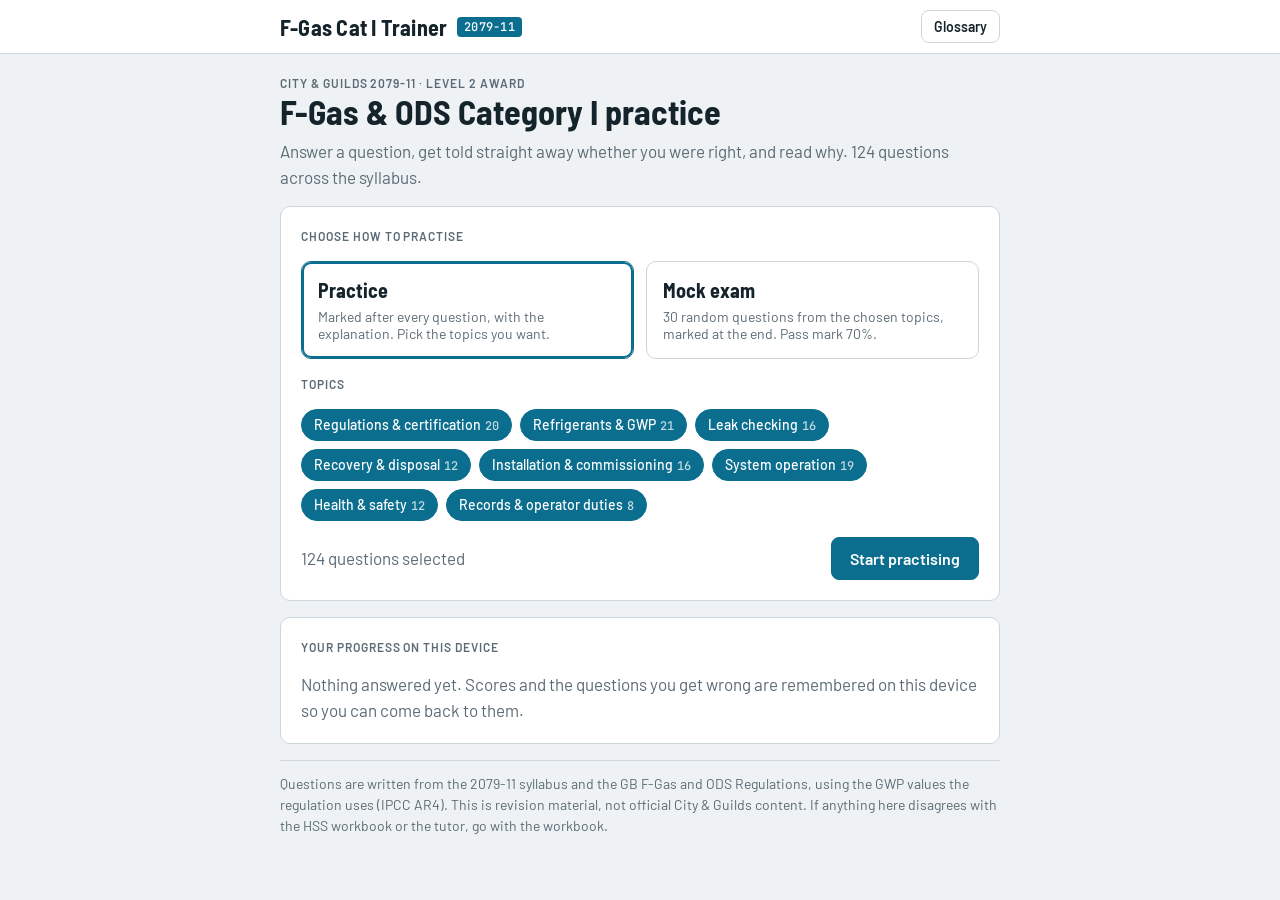
==== index.html @ 963cbea0 "Add F-Gas Category I practice quiz web app Single-file HTML quiz for the City & Guilds 2079-11 exam:" ====
<!doctype html>
<html lang="en-GB">
<head>
<meta charset="utf-8">
<meta name="viewport" content="width=device-width, initial-scale=1, viewport-fit=cover">
<meta name="color-scheme" content="light dark">
<style>:root{padding-top:env(safe-area-inset-top,0px);padding-bottom:env(safe-area-inset-bottom,0px)}body{margin:0;font:14px system-ui,sans-serif}img{max-width:100%}[hidden]{display:none!important}</style>
<title>F-Gas Cat I Trainer</title>
<link rel="stylesheet" href="https://fonts.googleapis.com/css2?family=Barlow+Semi+Condensed:wght@600;700&family=Barlow:wght@400;500;600&family=JetBrains+Mono:wght@500&display=swap">
<style>
/* Layout: one centred column, a sticky top bar, one card per screen. Cold side blue accent, hot side amber for the exam mode. */
:root{
  --bg:#eef2f4; --surface:#ffffff; --surface2:#e3e9ec; --fg:#15232b; --muted:#5b6b75; --line:#cdd6db;
  --accent:#0b6e8f; --accent-ink:#ffffff; --amber:#b85f05; --amber-soft:#fff1df;
  --good:#1b7f4a; --good-soft:#e2f3e8; --bad:#b8322b; --bad-soft:#fbe6e4;
  --display:"Barlow Semi Condensed","Arial Narrow",Arial,sans-serif;
  --body:"Barlow","Helvetica Neue",Arial,sans-serif;
  --mono:"JetBrains Mono",Menlo,Consolas,monospace;
}
@media (prefers-color-scheme: dark){ :root:not([data-theme="light"]){
  --bg:#0f171c; --surface:#172229; --surface2:#1f2d35; --fg:#e6edf0; --muted:#96a6ae; --line:#2a3a43;
  --accent:#4fb5d6; --accent-ink:#06202b; --amber:#f0a33b; --amber-soft:#3a2a12;
  --good:#4cc081; --good-soft:#143826; --bad:#ef6b61; --bad-soft:#3f1d1a; color-scheme:dark }}
:root[data-theme="dark"]{
  --bg:#0f171c; --surface:#172229; --surface2:#1f2d35; --fg:#e6edf0; --muted:#96a6ae; --line:#2a3a43;
  --accent:#4fb5d6; --accent-ink:#06202b; --amber:#f0a33b; --amber-soft:#3a2a12;
  --good:#4cc081; --good-soft:#143826; --bad:#ef6b61; --bad-soft:#3f1d1a; color-scheme:dark }

*{box-sizing:border-box}
body{background:var(--bg);color:var(--fg);font-family:var(--body);font-size:17px;line-height:1.5;
  padding-left:max(16px,env(safe-area-inset-left,0px));padding-right:max(16px,env(safe-area-inset-right,0px));padding-block:0 48px}
body::before{content:"";position:fixed;inset:0 0 auto;height:env(safe-area-inset-top,0px);z-index:10;background:var(--surface)}
.wrap{max-width:720px;margin:0 auto}
header{position:sticky;top:env(safe-area-inset-top,0px);z-index:5;background:var(--surface);margin:0 calc(-1*max(16px,env(safe-area-inset-left,0px))) 20px calc(-1*max(16px,env(safe-area-inset-right,0px)));
  padding-left:max(16px,env(safe-area-inset-left,0px));padding-right:max(16px,env(safe-area-inset-right,0px));padding-block:10px;border-bottom:1px solid var(--line)}
header .wrap{display:flex;align-items:center;justify-content:space-between;gap:12px}
.brand{font-family:var(--display);font-weight:700;font-size:22px;letter-spacing:.01em;display:flex;align-items:center;gap:10px;background:none;border:0;color:var(--fg);padding:0;cursor:pointer}
.brand .tag{font-family:var(--mono);font-size:12px;font-weight:500;background:var(--accent);color:var(--accent-ink);padding:2px 7px;border-radius:4px}
.stat{font-family:var(--mono);font-size:13px;color:var(--muted);white-space:nowrap}
h1,h2,h3{font-family:var(--display);line-height:1.15;text-wrap:balance;margin:0}
h1{font-size:34px;font-weight:700}
h2{font-size:24px;font-weight:700}
h3{font-size:18px;font-weight:600}
p{margin:0}
.muted{color:var(--muted)}
.card{background:var(--surface);border:1px solid var(--line);border-radius:10px;padding:20px}
.stack{display:flex;flex-direction:column;gap:16px}
.row{display:flex;gap:10px;flex-wrap:wrap;align-items:center}
.label{font-size:12px;letter-spacing:.08em;text-transform:uppercase;color:var(--muted);font-weight:600}
button{font-family:inherit;font-size:16px;cursor:pointer}
.btn{border:1px solid var(--line);background:var(--surface);color:var(--fg);padding:11px 18px;border-radius:8px;font-weight:600}
.btn.primary{background:var(--accent);color:var(--accent-ink);border-color:var(--accent)}
.btn.amber{background:var(--amber);color:#fff;border-color:var(--amber)}
.btn:focus-visible,.opt:focus-visible,.term:focus-visible,.chip:focus-visible,.brand:focus-visible{outline:3px solid var(--accent);outline-offset:2px}
.btn:disabled{opacity:.45;cursor:not-allowed}
.modes{display:grid;grid-template-columns:repeat(auto-fit,minmax(220px,1fr));gap:12px}
.mode{border:1px solid var(--line);border-radius:10px;padding:16px;background:var(--surface);text-align:left;color:var(--fg);display:flex;flex-direction:column;gap:6px;min-width:0}
.mode[aria-pressed="true"]{border-color:var(--accent);box-shadow:inset 0 0 0 2px var(--accent)}
.mode.exam[aria-pressed="true"]{border-color:var(--amber);box-shadow:inset 0 0 0 2px var(--amber)}
.mode .t{font-family:var(--display);font-size:20px;font-weight:700}
.mode .d{font-size:14px;color:var(--muted)}
.chips{display:flex;flex-wrap:wrap;gap:8px}
.chip{border:1px solid var(--line);background:var(--surface);color:var(--fg);border-radius:999px;padding:6px 12px;font-size:14px;font-weight:500}
.chip[aria-pressed="true"]{background:var(--accent);color:var(--accent-ink);border-color:var(--accent)}
.chip .n{font-family:var(--mono);font-size:12px;opacity:.75;margin-left:4px}
.progress{height:6px;background:var(--surface2);border-radius:3px;overflow:hidden}
.progress>i{display:block;height:100%;background:var(--accent);width:0;transition:width .25s}
.exam .progress>i{background:var(--amber)}
.qmeta{display:flex;justify-content:space-between;gap:10px;font-family:var(--mono);font-size:13px;color:var(--muted)}
.topic{color:var(--accent);font-weight:600;font-family:var(--body);font-size:13px;letter-spacing:.06em;text-transform:uppercase}
.qtext{font-size:21px;font-weight:500;line-height:1.35}
.opts{display:flex;flex-direction:column;gap:10px}
.opt{display:flex;gap:12px;align-items:flex-start;text-align:left;border:1px solid var(--line);background:var(--surface);color:var(--fg);border-radius:8px;padding:12px 14px;font-size:17px;line-height:1.4;width:100%}
.opt .k{font-family:var(--mono);font-size:13px;font-weight:500;color:var(--muted);border:1px solid var(--line);border-radius:4px;min-width:26px;height:26px;display:inline-flex;align-items:center;justify-content:center;flex:none;margin-top:1px}
.opt[aria-pressed="true"]{border-color:var(--accent);box-shadow:inset 0 0 0 2px var(--accent)}
.opt[aria-pressed="true"] .k{background:var(--accent);color:var(--accent-ink);border-color:var(--accent)}
.opt.right{border-color:var(--good);background:var(--good-soft)}
.opt.right .k{background:var(--good);color:#fff;border-color:var(--good)}
.opt.wrong{border-color:var(--bad);background:var(--bad-soft)}
.opt.wrong .k{background:var(--bad);color:#fff;border-color:var(--bad)}
.opt:disabled{cursor:default}
.feedback{border-radius:8px;padding:14px 16px;border:1px solid;display:flex;flex-direction:column;gap:6px}
.feedback.ok{border-color:var(--good);background:var(--good-soft)}
.feedback.no{border-color:var(--bad);background:var(--bad-soft)}
.feedback .v{font-family:var(--display);font-size:20px;font-weight:700}
.feedback.ok .v{color:var(--good)} .feedback.no .v{color:var(--bad)}
.feedback .why{font-size:16px}
.score{display:grid;grid-template-columns:repeat(auto-fit,minmax(140px,1fr));gap:12px}
.tile{background:var(--surface2);border-radius:8px;padding:12px 14px;min-width:0}
.tile .b{font-family:var(--display);font-size:32px;font-weight:700;line-height:1;font-variant-numeric:tabular-nums}
.tile .l{font-size:13px;color:var(--muted);margin-top:4px}
.pass{color:var(--good)} .fail{color:var(--bad)}
table{border-collapse:collapse;width:100%;font-size:15px}
th,td{text-align:left;padding:8px 6px;border-bottom:1px solid var(--line);font-variant-numeric:tabular-nums}
th{font-size:12px;letter-spacing:.06em;text-transform:uppercase;color:var(--muted)}
td.num{text-align:right;font-family:var(--mono);font-size:14px}
.bar{height:6px;background:var(--surface2);border-radius:3px;overflow:hidden;min-width:80px}
.bar>i{display:block;height:100%;background:var(--good)}
.review{display:flex;flex-direction:column;gap:12px}
.rv{border:1px solid var(--line);border-radius:8px;padding:14px;display:flex;flex-direction:column;gap:6px;font-size:15px}
.rv .q{font-weight:600;font-size:16px}
.rv .you{color:var(--bad)} .rv .ans{color:var(--good);font-weight:600}
.note{font-size:14px;color:var(--muted);border-top:1px solid var(--line);padding-top:12px}
.footer-actions{display:flex;gap:10px;flex-wrap:wrap;justify-content:space-between;align-items:center}
.kbd{font-family:var(--mono);font-size:12px;color:var(--muted)}
.term{display:inline;cursor:pointer;text-decoration:underline;text-decoration-style:dotted;text-decoration-color:var(--accent);text-decoration-thickness:2px;text-underline-offset:3px;border-radius:2px}
.term:hover{background:var(--surface2)}
.sheet-bg{position:fixed;inset:0;background:rgba(0,0,0,.45);z-index:20;display:flex;align-items:flex-end;justify-content:center}
.sheet{background:var(--surface);color:var(--fg);border-radius:14px 14px 0 0;width:100%;max-width:720px;padding:18px max(16px,env(safe-area-inset-left,0px)) calc(18px + env(safe-area-inset-bottom,0px)) max(16px,env(safe-area-inset-right,0px));display:flex;flex-direction:column;gap:8px;max-height:70vh;overflow:auto;box-shadow:0 -8px 30px rgba(0,0,0,.2)}
.sheet .h{display:flex;justify-content:space-between;align-items:flex-start;gap:12px}
.sheet h3{font-size:22px}
.sheet .x{border:1px solid var(--line);background:var(--surface);color:var(--fg);border-radius:999px;width:36px;height:36px;font-size:18px;flex:none}
.sheet .d{font-size:16px}
.sheet .see{font-size:14px;color:var(--muted)}
@media (min-width:600px){ .sheet-bg{align-items:center} .sheet{border-radius:14px;max-height:80vh} }
.search{width:100%;font:inherit;font-size:17px;padding:11px 14px;border:1px solid var(--line);border-radius:8px;background:var(--surface);color:var(--fg)}
.gl{display:flex;flex-direction:column;gap:0}
.gl .g{padding:12px 0;border-bottom:1px solid var(--line);display:flex;flex-direction:column;gap:4px}
.gl .g b{font-family:var(--display);font-size:18px;font-weight:600}
.gl .g span{font-size:15px}
.hdr-actions{display:flex;align-items:center;gap:10px}
.btn.small{padding:7px 12px;font-size:14px}
@media (max-width:600px){ .kbd{display:none} }
@media (max-width:480px){ h1{font-size:28px} .qtext{font-size:19px} .opt{font-size:16px} body{font-size:16px} .stat{display:none} }
@media (prefers-reduced-motion: reduce){ .progress>i{transition:none} }
</style>
</head>
<body>

<header><div class="wrap">
  <button class="brand" id="home-btn" type="button">F-Gas Cat I Trainer <span class="tag">2079-11</span></button>
  <div class="hdr-actions"><div class="stat" id="hdr-stat"></div><button type="button" class="btn small" id="gl-btn">Glossary</button></div>
</div></header>

<main class="wrap" id="app"></main>

<script>
/* ---------- Question bank ---------- */
const T = {
  R:"Regulations & certification", G:"Refrigerants & GWP", L:"Leak checking",
  V:"Recovery & disposal", I:"Installation & commissioning", S:"System operation",
  H:"Health & safety", D:"Records & operator duties"
};
const Q = [
// Regulations
{t:"R",q:"What is the main purpose of the F-Gas Regulation?",a:["To reduce emissions of fluorinated greenhouse gases and limit their use","To protect the ozone layer from chlorine-based refrigerants","To set minimum energy efficiency ratings for air conditioning","To control the price of refrigerant cylinders"],c:0,e:"The F-Gas Regulation (EU 517/2014, kept in GB law after Brexit) exists to cut emissions of fluorinated greenhouse gases such as HFCs. Ozone protection is the job of the separate ODS Regulation."},
{t:"R",q:"Which regulation controls ozone depleting substances such as R22?",a:["The ODS Regulation (EC 1005/2009 as kept in GB law)","The F-Gas Regulation","The Pressure Equipment Regulations","The Building Regulations Part L"],c:0,e:"R22 is an HCFC containing chlorine, so it is an ozone depleting substance. It is controlled by the ODS Regulation, not the F-Gas Regulation, although both are covered in the 2079 syllabus."},
{t:"R",q:"Which F-gas personnel category allows you to carry out all activities (leak checking, recovery, installation, maintenance and decommissioning) on any charge size?",a:["Category I","Category II","Category III","Category IV"],c:0,e:"Category I is the full qualification (2079-11). The other categories are restricted either by activity or by charge size."},
{t:"R",q:"A Category II certificate holder may install, maintain and recover refrigerant from systems containing:",a:["Less than 3 kg of F-gas (6 kg if hermetically sealed and labelled as such)","Any charge size, as long as it is below 500 tonnes CO2e","Less than 10 kg of F-gas","Only hermetically sealed systems"],c:0,e:"Category II covers leak checks without breaking into the circuit on any system, but install, maintenance, service and recovery only on systems under 3 kg (6 kg hermetically sealed and labelled)."},
{t:"R",q:"A Category IV certificate permits which activity?",a:["Leak checking only, without breaking into the refrigerant circuit","Recovery from systems under 3 kg","Installation of small split systems","Brazing of refrigerant pipework"],c:0,e:"Category IV is leak checking only, and only by methods that do not break into the circuit. Category III is recovery from small systems."},
{t:"R",q:"A Category III certificate permits which activity?",a:["Recovery of refrigerant from systems containing less than 3 kg (6 kg hermetic)","Leak checking of any system","Installation of systems under 3 kg","Maintenance of systems up to 50 tonnes CO2e"],c:0,e:"Category III allows recovery only, from small systems (under 3 kg, or under 6 kg if hermetically sealed and labelled). It does not permit installation or maintenance."},
{t:"R",q:"When was the use of recycled or reclaimed R22 for servicing finally banned?",a:["1 January 2015","1 January 2010","1 January 2020","1 January 2025"],c:0,e:"Virgin R22 was banned for servicing from 1 January 2010. Recycled and reclaimed R22 could be used until 31 December 2014, so the total ban started 1 January 2015. Systems may still run on their existing charge but cannot be topped up."},
{t:"R",q:"Since 1 January 2020 it has been prohibited to service or maintain equipment with a charge of 40 tonnes CO2e or more using:",a:["Virgin HFCs with a GWP of 2500 or more","Any HFC refrigerant","Reclaimed HFCs of any GWP","Natural refrigerants"],c:0,e:"The 2020 service ban applies to virgin (new) HFCs with a GWP of 2500 or more, such as R404A, in systems of 40 tonnes CO2e or more. Recycled or reclaimed high-GWP refrigerant may still be used until 2030. The ban does not apply to equipment designed to cool below minus 50 degrees C."},
{t:"R",q:"How does the HFC phase-down work?",a:["A quota system limits the amount of HFC, measured in CO2 equivalent, that producers and importers may place on the market each year","Each contractor is allowed a fixed number of kilograms per year","All HFC refrigerants are banned from a single date","Only refrigerants with a GWP above 2500 are restricted"],c:0,e:"The phase-down works through quotas on producers and importers, measured in tonnes CO2e. The quota steps down over time, which pushes the market towards lower-GWP refrigerants and makes high-GWP gas scarce and expensive."},
{t:"R",q:"Who enforces the F-Gas Regulation in Great Britain?",a:["The environmental regulator (Environment Agency in England, Natural Resources Wales, SEPA in Scotland)","The Health and Safety Executive","City and Guilds","The local fire authority"],c:0,e:"The Environment Agency enforces F-gas in England, with Natural Resources Wales and SEPA in Wales and Scotland. The HSE deals with health and safety and pressure systems, not F-gas compliance."},
{t:"R",q:"A business that installs, services, repairs or decommissions stationary refrigeration, air conditioning or heat pump equipment containing F-gas must hold:",a:["A company (undertaking) certificate from a certification body such as REFCOM, in addition to its engineers holding personnel certificates","Only personnel certificates for each engineer","A licence from the local council","An ISO 9001 certificate"],c:0,e:"Both are needed. Individual engineers need a personnel certificate (such as 2079-11) and the business itself must hold a company certificate from an approved body such as REFCOM, Quidos or Bureau Veritas."},
{t:"R",q:"Non-hermetically sealed equipment pre-charged with HFCs (for example a split air conditioning system) may only be sold to an end user if:",a:["There is evidence that it will be installed by a certified person or company","The buyer signs a disclaimer","The charge is below 3 kg","The GWP is below 2500"],c:0,e:"The regulation requires evidence that installation will be carried out by a certified undertaking. This stops uncertified people fitting pre-charged splits and losing refrigerant."},
{t:"R",q:"What must the label on equipment containing F-gas state?",a:["That it contains F-gas, the refrigerant designation, the charge in kg and its CO2 equivalent, and the GWP","Only the refrigerant name","The installer's phone number and the date of installation","The energy rating of the equipment"],c:0,e:"Labels must say the equipment contains fluorinated greenhouse gases, give the refrigerant designation (e.g. R410A), the quantity in kg and tonnes CO2e, and the GWP. If gas is added on site the label must be updated."},
{t:"R",q:"From 1 January 2020, new stationary refrigeration equipment was banned from containing HFCs with a GWP of:",a:["2500 or more","150 or more","750 or more","1000 or more"],c:0,e:"New stationary refrigeration equipment with HFCs of GWP 2500 or more (such as R404A) has been banned since 2020, except equipment designed to cool products below minus 50 degrees C."},
{t:"R",q:"From 1 January 2025, single split air conditioning systems containing less than 3 kg of F-gas are banned if the refrigerant has a GWP of:",a:["750 or more","2500 or more","150 or more","2088 or more"],c:0,e:"The 2025 ban targets small single splits using refrigerants with GWP of 750 or more, which rules out R410A (GWP 2088). R32 (GWP 675) is below the limit, which is why the market moved to it."},
{t:"R",q:"Domestic refrigerators and freezers have been banned from containing HFCs with a GWP of 150 or more since:",a:["1 January 2015","1 January 2020","1 January 2010","1 January 2025"],c:0,e:"Since 2015 new domestic fridges and freezers cannot use HFCs with a GWP of 150 or more. Most now use R600a (isobutane), a hydrocarbon with a GWP of about 3."},
{t:"R",q:"Which of these best describes a hermetically sealed system under the F-Gas Regulation?",a:["All refrigerant-containing parts are made tight by welding, brazing or a similar permanent connection, and the tested leak rate is below 3 g per year","Any system with a sealed compressor","A system that has never been opened since manufacture","A system with no service ports"],c:0,e:"The definition requires permanent joints (brazed or welded, though capped valves and service ports are allowed) and a leak rate under 3 g per year at a quarter of the maximum allowable pressure. Such systems are given relaxed leak check thresholds when labelled as hermetically sealed."},
{t:"R",q:"Under the F-Gas Regulation, who is the 'operator' of a piece of equipment?",a:["The person or company exercising actual power over the technical functioning of the equipment, normally the owner","The engineer who services it","The manufacturer","The certification body"],c:0,e:"The operator is whoever has real control over the equipment, usually the owner or the business running the premises. The operator carries the legal duties for leak checks, records and using certified people, even though the engineer does the work."},
{t:"R",q:"Which of these is an F-gas?",a:["R134a (an HFC)","R22 (an HCFC)","R290 (propane)","R744 (carbon dioxide)"],c:0,e:"F-gases are fluorinated greenhouse gases: HFCs, PFCs and SF6. R134a is an HFC. R22 is an ozone depleting HCFC covered by the ODS Regulation, and propane and CO2 are natural refrigerants outside both."},
{t:"R",q:"Is it an offence to deliberately release F-gas to atmosphere?",a:["Yes. Intentional release is prohibited and operators must take all precautions to prevent unintentional release","No, provided the quantity is below 3 kg","No, as long as it is done outdoors","Only if the GWP is above 2500"],c:0,e:"Deliberate venting is prohibited. Operators and technicians must take all technically and economically feasible precautions to prevent leaks, and any detected leak must be repaired without undue delay."},

// Refrigerants & GWP
{t:"G",q:"What is the Global Warming Potential (GWP) of carbon dioxide (R744)?",a:["1","0","100","10"],c:0,e:"GWP is measured relative to CO2 over 100 years, so CO2 has a GWP of 1 by definition. Everything else is compared against it."},
{t:"G",q:"What is the GWP of R410A (the value used in the F-Gas Regulation)?",a:["2088","675","1430","3922"],c:0,e:"R410A has a GWP of 2088 (AR4 value, which the regulation uses). R32 is 675, R134a is 1430 and R404A is 3922."},
{t:"G",q:"What is the GWP of R404A?",a:["3922","2088","1810","1430"],c:0,e:"R404A has a GWP of 3922, which is why it is caught by the 2500 GWP bans and the 2020 service ban on virgin gas in systems of 40 tonnes CO2e or more."},
{t:"G",q:"What is the GWP of R134a?",a:["1430","675","2088","3922"],c:0,e:"R134a has a GWP of 1430. It is a pure HFC (not a blend) with no temperature glide."},
{t:"G",q:"What is the GWP of R32?",a:["675","1430","2088","4"],c:0,e:"R32 has a GWP of 675, roughly a third of R410A, which is why it replaced R410A in small splits. It is A2L (mildly flammable)."},
{t:"G",q:"A system contains 5 kg of R410A. What is its charge in tonnes CO2 equivalent?",a:["10.44 tonnes","5 tonnes","2.088 tonnes","104.4 tonnes"],c:0,e:"CO2e = charge in kg multiplied by GWP, divided by 1000 to give tonnes. 5 x 2088 = 10,440 kg = 10.44 tonnes CO2e. That is above 5 tonnes, so the system needs a leak check at least every 12 months."},
{t:"G",q:"How many kilograms of R404A equal the 5 tonne CO2e leak check threshold?",a:["About 1.27 kg","About 5 kg","About 3 kg","About 12.7 kg"],c:0,e:"5000 kg CO2e divided by GWP 3922 = 1.27 kg. Even a small R404A system reaches the first leak check threshold."},
{t:"G",q:"A system holds 3 kg of R134a. Does it reach the 5 tonne CO2e threshold for mandatory periodic leak checks?",a:["No. 3 x 1430 = 4290 kg, which is 4.29 tonnes CO2e","Yes. Any system over 3 kg is caught","Yes, because R134a is an HFC","Only if it is not hermetically sealed"],c:0,e:"3 kg x 1430 = 4290 kg = 4.29 tonnes CO2e, which is below 5 tonnes. No mandatory periodic leak check interval applies, but leaks must still be prevented and repaired and only certified people may work on it."},
{t:"G",q:"Which of these is an HFO refrigerant?",a:["R1234yf","R410A","R290","R717"],c:0,e:"R1234yf and R1234ze are hydrofluoro-olefins (HFOs). They have very low GWP (around 4 or less) but are A2L mildly flammable. R410A is an HFC blend, R290 is propane and R717 is ammonia."},
{t:"G",q:"Which of these is a natural refrigerant?",a:["R290 (propane)","R134a","R407C","R1234ze"],c:0,e:"Natural refrigerants include hydrocarbons such as R290 (propane) and R600a (isobutane), R744 (CO2) and R717 (ammonia). They are not F-gases but each has its own safety hazards, in this case high flammability (A3)."},
{t:"G",q:"R22 is classed as which type of refrigerant?",a:["HCFC: it contains chlorine and depletes the ozone layer","HFC: a fluorinated greenhouse gas","HFO: a low-GWP synthetic","Hydrocarbon"],c:0,e:"R22 is a hydrochlorofluorocarbon. The chlorine gives it an ozone depletion potential, so it is controlled by the ODS Regulation. It also has a high GWP of 1810."},
{t:"G",q:"Why must zeotropic blends such as R407C be charged as a liquid from the cylinder?",a:["The components boil at different temperatures, so charging vapour would change the blend composition","Liquid charging is faster and nothing else matters","Vapour charging would freeze the cylinder","Liquid charging reduces the GWP"],c:0,e:"Zeotropic (R400 series) blends have components with different boiling points. Taking vapour off the cylinder removes the more volatile components first, leaving the wrong mix in both cylinder and system. Always charge liquid, metered carefully so liquid does not reach the compressor."},
{t:"G",q:"What is 'temperature glide'?",a:["The difference between the bubble point and dew point of a zeotropic blend at a given pressure","The drop in temperature across the expansion valve","The rise in temperature across the compressor","The change in cylinder temperature while charging"],c:0,e:"Zeotropic blends do not boil or condense at one fixed temperature. At a given pressure they start to boil at the bubble point and finish at the dew point. That spread is the glide. Use the dew point for superheat and the bubble point for subcooling."},
{t:"G",q:"Which numbering series is used for azeotropic blends?",a:["R500 series (e.g. R507A)","R400 series (e.g. R407C)","R700 series (e.g. R717)","R600 series (e.g. R600a)"],c:0,e:"Azeotropic blends behave like a single refrigerant and are numbered in the 500 series. Zeotropic blends are 400 series. 700 series are inorganic (ammonia, CO2) and 600 series are hydrocarbons such as isobutane."},
{t:"G",q:"In the safety classification A2L, what does each part mean?",a:["A = lower toxicity, 2L = lower flammability with a low burning velocity","A = flammable, 2L = low toxicity","A = ammonia based, 2L = class 2 liquid","A = approved, 2L = two litre charge limit"],c:0,e:"The letter is toxicity (A lower, B higher). The number is flammability: 1 no flame propagation, 2L lower flammability, 2 flammable, 3 higher flammability. R32 and R1234yf are A2L, R290 is A3, R134a and R410A are A1, ammonia is B2L."},
{t:"G",q:"Which type of oil is used with HFC refrigerants such as R134a and R410A?",a:["Polyol ester (POE) oil, which is hygroscopic","Mineral oil","Engine oil","Vegetable oil"],c:0,e:"HFCs do not mix with mineral oil, so POE oil is used. POE is highly hygroscopic (absorbs moisture from the air), so oil containers must be kept sealed and systems opened for the shortest possible time."},
{t:"G",q:"Why must different refrigerants never be mixed in a system or a recovery cylinder?",a:["Mixed refrigerant cannot be reclaimed, must be sent for destruction, and gives unpredictable pressures and performance","It is permitted as long as the GWPs are similar","Because the blend will become flammable","Because it voids the cylinder warranty"],c:0,e:"Mixed gas has no pressure-temperature data, can damage the system, and cannot be separated economically. It has to be destroyed at cost. Always identify the refrigerant before recovery and use a dedicated cylinder."},
{t:"G",q:"GWP compares a gas to CO2 over what time period?",a:["100 years","10 years","1 year","1000 years"],c:0,e:"GWP values in the regulation are the 100-year figures from the IPCC Fourth Assessment Report (AR4)."},
{t:"G",q:"What is the difference between recovered, recycled and reclaimed refrigerant?",a:["Recovered is removed into a container; recycled has basic cleaning such as oil separation and filtering; reclaimed is reprocessed at a facility to virgin specification","They are three words for the same thing","Recovered is clean, recycled is dirty, reclaimed is destroyed","Reclaimed is the only one that may be reused"],c:0,e:"Recovery is simply taking it out of the system. Recycling is basic on-site cleaning for reuse, typically in the same owner's equipment. Reclamation means reprocessing at a specialist facility to meet a virgin standard such as AHRI 700, after which it can be sold as reclaimed."},
{t:"G",q:"What does ODP measure?",a:["Ozone depletion potential, relative to R11 which equals 1","The oil dilution point of a refrigerant","Operating design pressure","The temperature glide of a blend"],c:0,e:"ODP is the ozone depletion potential compared with R11 (CFC-11) at 1.0. HFCs and HFOs contain no chlorine or bromine and have an ODP of zero."},
{t:"G",q:"Which refrigerant in this list has the highest GWP?",a:["R404A","R410A","R134a","R32"],c:0,e:"R404A at 3922 is the highest. R410A is 2088, R134a is 1430 and R32 is 675."},

// Leak checking
{t:"L",q:"Equipment containing 5 tonnes CO2e or more of F-gas (but less than 50) must be leak checked at least every:",a:["12 months (24 months if a fixed leak detection system is fitted)","6 months","3 months","24 months in all cases"],c:0,e:"The intervals are: 5 tonnes or more every 12 months, 50 tonnes or more every 6 months, 500 tonnes or more every 3 months. A fixed leak detection system doubles the allowed interval in each band."},
{t:"L",q:"Equipment containing 50 tonnes CO2e or more (but less than 500) must be leak checked at least every:",a:["6 months (12 months with a leak detection system)","12 months","3 months","Month"],c:0,e:"50 to 500 tonnes CO2e is the middle band: every 6 months, or every 12 months if a fixed leak detection system is installed."},
{t:"L",q:"Equipment containing 500 tonnes CO2e or more must be leak checked at least every:",a:["3 months (6 months with a leak detection system), and a leak detection system is mandatory","6 months","12 months","Week"],c:0,e:"At 500 tonnes CO2e or more the check is every 3 months (6 with detection), and a fixed leak detection system that alerts the operator must be fitted."},
{t:"L",q:"Hermetically sealed equipment that is labelled as such is exempt from mandatory periodic leak checks if it contains less than:",a:["10 tonnes CO2e","5 tonnes CO2e","3 kg","50 tonnes CO2e"],c:0,e:"Labelled hermetically sealed equipment has a higher threshold of 10 tonnes CO2e before periodic leak checks become mandatory, compared with 5 tonnes for other equipment."},
{t:"L",q:"After a leak has been repaired, the equipment must be checked again to confirm the repair worked within:",a:["1 month","1 week","6 months","12 months"],c:0,e:"The regulation requires a follow-up leak check within one month of a repair to verify it was effective. Ideally the repaired joint is also tested before recharging."},
{t:"L",q:"Fixed leak detection systems must be checked for correct function at least every:",a:["12 months","3 months","6 months","5 years"],c:0,e:"Where a leak detection system is used (and relied on to double the leak check interval) it must be checked at least every 12 months to ensure it works."},
{t:"L",q:"Which of these is an indirect leak checking method?",a:["Analysing operating pressures, temperatures, compressor current, oil and liquid levels for signs of refrigerant loss","Electronic leak detector","Soap bubble solution on a joint","UV dye and lamp"],c:0,e:"Indirect methods look at system behaviour (pressures, temperatures, sight glass, oil level, running current) for evidence of a leak. Direct methods test the pipework itself: electronic detectors, bubble solution, UV dye, or a nitrogen standing pressure test."},
{t:"L",q:"An electronic leak detector used for F-gas leak checks must have a sensitivity of at least:",a:["5 g per year, and be checked every 12 months","50 g per year","1 kg per year","There is no minimum"],c:0,e:"Electronic detectors must detect at least 5 g per year and be verified every 12 months. The detector should also suit the refrigerant in use."},
{t:"L",q:"A system has 12 kg of R410A and no fixed leak detection. How often must it be leak checked?",a:["Every 12 months (12 x 2088 = 25 tonnes CO2e)","Every 6 months","Every 3 months","No check required"],c:0,e:"12 kg x 2088 = 25,056 kg = 25.06 tonnes CO2e. That is in the 5 to 50 tonne band, so every 12 months."},
{t:"L",q:"A pack holds 30 kg of R404A without a leak detection system. How often must it be leak checked?",a:["Every 6 months (30 x 3922 = 117.7 tonnes CO2e)","Every 12 months","Every 3 months","Every 24 months"],c:0,e:"30 kg x 3922 = 117,660 kg = 117.66 tonnes CO2e, which is in the 50 to 500 tonne band, so every 6 months."},
{t:"L",q:"Which of these is the best first indication of where to look for a leak on a system?",a:["Oil staining around joints, flares, valves and the compressor shaft seal","The colour of the pipe insulation","The nameplate GWP","The age of the compressor"],c:0,e:"Refrigerant carries oil with it, so a leak usually leaves an oily or dusty stain. Joints, flare nuts, Schrader cores, valve stems and shaft seals are the usual suspects."},
{t:"L",q:"How should an electronic leak detector probe be used on a suspected joint?",a:["Moved slowly, below the joint, because most refrigerants are heavier than air","Moved quickly above the joint","Held still at arm's length","Pressed firmly against the pipe"],c:0,e:"Refrigerant vapour sinks, so the probe should be moved slowly (about 25 to 50 mm per second) underneath joints. Draughts and other vapours can give false readings, so confirm with bubble solution."},
{t:"L",q:"A nitrogen standing pressure test shows a small drop in pressure overnight. What must you consider before declaring a leak?",a:["The change in ambient temperature, since pressure falls as the gas cools","Whether the nitrogen has leaked through the pipe walls","Whether the GWP has changed","Nothing. Any drop is a leak"],c:0,e:"Gas pressure changes with temperature, so a reading taken cold in the morning will be lower than one taken warm. Compare temperature-corrected readings over a long enough period before concluding."},
{t:"L",q:"Who is legally responsible for making sure the mandatory leak checks are carried out?",a:["The operator of the equipment","The engineer who installed it","The refrigerant supplier","The certification body"],c:0,e:"The operator (normally the owner) must ensure leak checks are done at the right intervals by certified personnel and must keep the records. The contractor does the work, but the duty rests with the operator."},
{t:"L",q:"What should be done with a leak once it is found?",a:["Repair it without undue delay, then re-check within one month","Top up the refrigerant and note it for next year","Leave it if the loss is less than 1 kg a year","Add leak sealant to the system"],c:0,e:"Detected leaks must be repaired as soon as possible. Repeated topping up without repair is an offence. The repair must be verified within one month."},
{t:"L",q:"Which gas is used for a standing pressure leak test on a new installation?",a:["Oxygen-free nitrogen (OFN) through a regulator","Compressed air","Oxygen","Acetylene"],c:0,e:"OFN is dry, inert and cheap. Compressed air introduces moisture and can form an explosive mixture with oil. Oxygen can explode on contact with oil. A regulator is essential because the cylinder pressure is far above any system rating."},

// Recovery & disposal
{t:"V",q:"A recovery cylinder must never be filled beyond what proportion of its capacity?",a:["80% by weight, checked on scales","100%","95%","50%"],c:0,e:"Liquid expands when warmed. A cylinder filled above 80% can become hydraulically full and rupture. Weigh the cylinder on scales during recovery and stop at 80% of its rated capacity (or rely on the float switch as a backup only)."},
{t:"V",q:"What colour are refrigerant recovery cylinders in the UK?",a:["Grey body with a yellow shoulder","Green","Red","Blue"],c:0,e:"UK recovery cylinders are grey with a yellow top, which makes them easy to distinguish from virgin refrigerant cylinders. They must be labelled with the refrigerant they contain."},
{t:"V",q:"Before using a recovery cylinder, you should:",a:["Check it is in test date, is dedicated to the right refrigerant, and evacuate it to remove air and moisture","Fill it with nitrogen","Heat it to speed up recovery","Leave the valve open to let air out"],c:0,e:"Cylinders are pressure vessels and must be in date. A cylinder containing air (non-condensables) will contaminate the recovered gas and raise pressures, so pull a vacuum on it first. Never mix refrigerants."},
{t:"V",q:"Which recovery method is fastest for a large liquid charge?",a:["Liquid recovery, or the push-pull method","Vapour recovery only","Recovery through the suction service valve with the system running","Venting the liquid to atmosphere first"],c:0,e:"Recovering liquid moves far more refrigerant per minute than vapour. Push-pull uses the recovery machine to pull vapour from the cylinder and push it into the system, forcing liquid out into the cylinder. Finish with vapour recovery to pull the system down."},
{t:"V",q:"When must refrigerant be recovered from a system?",a:["Before any work that opens the circuit, before decommissioning and before disposal of the equipment","Only when the equipment is scrapped","Only when the charge exceeds 3 kg","Never, if the system is under 5 tonnes CO2e"],c:0,e:"Recovery is required whenever the refrigerant would otherwise be released: opening the circuit for repair, decommissioning, and before equipment is scrapped. A certified person must do it."},
{t:"V",q:"Recovered refrigerant that is to be sent away for reclamation or destruction is classed as:",a:["Hazardous waste, which must go with a licensed waste carrier using a consignment note","Ordinary commercial waste","Scrap metal","Non-hazardous recyclable material"],c:0,e:"Waste refrigerant is hazardous waste. It must be moved by a registered waste carrier to a permitted facility, with a hazardous waste consignment note. Oil drained from the system is also hazardous waste as it contains dissolved refrigerant."},
{t:"V",q:"Recovered refrigerant may be reused without reclamation:",a:["After recycling, in equipment belonging to the same owner","In any customer's equipment","Never","Only if the GWP is below 750"],c:0,e:"Recycled (basically cleaned) refrigerant can go back into the same owner's equipment. To be sold or used elsewhere it must be reclaimed to virgin specification by a licensed facility."},
{t:"V",q:"Can recovered refrigerant be put into an empty disposable (virgin) cylinder?",a:["No. Only approved refillable recovery cylinders may be used","Yes, if it is the same refrigerant","Yes, if the cylinder is in test date","Yes, up to 50% full"],c:0,e:"Disposable cylinders are not designed or tested for refilling and have no relief device suited to it. Refilling one is dangerous and illegal. Use a dedicated, in-date recovery cylinder."},
{t:"V",q:"What does the float switch on a recovery cylinder do?",a:["Stops the recovery machine when the cylinder reaches 80% full","Indicates the refrigerant type","Vents excess pressure","Measures the vacuum level"],c:0,e:"The float switch is a backup to prevent overfilling. It should not replace weighing the cylinder on scales."},
{t:"V",q:"When recovering a flammable (A2L or A3) refrigerant, the recovery machine must be:",a:["Rated for flammable refrigerants (spark-free) and used in a ventilated area away from ignition sources","Any standard machine","Run at maximum speed to reduce exposure time","Earthed to the water main"],c:0,e:"Standard recovery machines contain switches and motors that can ignite a flammable gas. Use a machine certified for A2L or A3 refrigerants, ventilate the area and remove all ignition sources."},
{t:"V",q:"To what level should a system normally be recovered before opening it for repair?",a:["To a low pressure or slight vacuum as specified by the regulation and recovery unit instructions, so that as little refrigerant as possible remains","To atmospheric pressure","Until the cylinder is full","Until the recovery machine gets warm"],c:0,e:"Recover until the system is below atmospheric pressure (a slight vacuum) so minimal gas is released when the circuit is opened. Break the vacuum with OFN before brazing."},
{t:"V",q:"What should you do with compressor oil drained from a system?",a:["Treat it as hazardous waste because it contains dissolved refrigerant","Pour it down a drain","Reuse it in the new compressor","Burn it in a workshop heater"],c:0,e:"Used refrigeration oil contains refrigerant and possibly acids and metal particles. It must be stored in a sealed container and disposed of as hazardous waste."},

// Installation & commissioning
{t:"I",q:"Why is oxygen-free nitrogen purged through the pipework while brazing?",a:["To stop copper oxide scale forming inside the pipe, which would contaminate the system and block filters and expansion valves","To cool the joint faster","To stop the flame blowing out","To make the brazing rod flow more easily"],c:0,e:"Heating copper in air forms black oxide scale on the inside of the pipe. Scale breaks off and blocks driers, strainers and expansion valves. A gentle OFN purge displaces the air and keeps the pipe clean."},
{t:"I",q:"Which gas must never be used to pressure test a refrigeration system?",a:["Oxygen or compressed air","Oxygen-free nitrogen","Dry nitrogen with a trace of the system refrigerant","Helium"],c:0,e:"Oxygen reacts explosively with oil in the system. Compressed air contains moisture and can also form an explosive mixture with oil. Only OFN (or OFN with a small trace of refrigerant where permitted) should be used."},
{t:"I",q:"A strength (pressure) test on a new installation is typically carried out at:",a:["1.1 times the maximum allowable pressure (PS) of the system, with OFN","Half the maximum allowable pressure","The normal operating suction pressure","10 bar for all systems"],c:0,e:"EN 378 calls for a strength test at 1.1 x PS as a minimum (higher factors apply to some components). This proves the pipework will not burst. It is followed by a tightness test, usually at PS, held long enough to confirm no pressure drop."},
{t:"I",q:"What is the purpose of evacuating a system before charging?",a:["To remove air (non-condensables) and boil off moisture","To remove oil from the pipework","To check the compressor runs","To cool the pipework down"],c:0,e:"Air causes high head pressures and inefficiency. Moisture reacts with POE oil and refrigerant to form acid, causes copper plating and freezes at the expansion device. A deep vacuum lowers the boiling point of water so it evaporates and is pumped out."},
{t:"I",q:"To what vacuum level should a system be evacuated before charging?",a:["Below 500 microns (about 0.67 mbar), then held to check it does not rise","Below 29 inches on the manifold gauge","Below 1 bar","Below 5000 microns"],c:0,e:"Industry practice is to pull below 500 microns and hold. If the vacuum rises quickly there is a leak; if it creeps up slowly and stalls there is still moisture boiling off. A manifold compound gauge is not accurate enough."},
{t:"I",q:"How should the vacuum in a system be measured?",a:["With an electronic micron (vacuum) gauge connected at the system, not at the pump","With the blue compound gauge on the manifold","By listening to the vacuum pump","With a tyre pressure gauge"],c:0,e:"A compound gauge cannot resolve the difference between 5000 and 500 microns. An electronic vacuum gauge fitted to the system, isolated from the pump, gives a true reading of what the system is holding."},
{t:"I",q:"What is 'triple evacuation'?",a:["Evacuating, breaking the vacuum with OFN, and repeating so that three vacuums are pulled to flush out moisture","Running three vacuum pumps at once","Evacuating for three hours","Evacuating three separate ports"],c:0,e:"Breaking the vacuum with dry nitrogen absorbs residual moisture, which is then removed on the next evacuation. It is used on wet or contaminated systems where a single deep vacuum struggles."},
{t:"I",q:"Why is a two-stage vacuum pump preferred, and why must its oil be changed regularly?",a:["It reaches a deeper vacuum, and its oil absorbs moisture which limits the vacuum it can pull","It is quieter, and the oil is a fire hazard","It is cheaper, and old oil smells","It can run on 110 V, and old oil goes solid"],c:0,e:"A two-stage pump pulls well below 500 microns. Moisture pumped out of the system condenses in the pump oil, which raises the ultimate vacuum, so change the oil often, ideally after each wet job."},
{t:"I",q:"What is the correct order of commissioning tasks on a new split system?",a:["Strength and tightness test with OFN, evacuate, charge by weight, run and check superheat and subcooling","Charge, evacuate, pressure test, run","Evacuate, pressure test, charge, run","Run, charge, pressure test, evacuate"],c:0,e:"Pressure test first (leaks are found before the gas goes in), then evacuate to remove air and moisture, then weigh in the charge, then run the system and verify performance."},
{t:"I",q:"How should the refrigerant charge be measured when charging a system?",a:["By weight, using electronic scales, with the nameplate charge plus any allowance for additional pipe length","By watching the sight glass only","By charging until the suction pressure reaches 5 bar","By counting the seconds the cylinder is open"],c:0,e:"Weighing is the accurate method. Manufacturers state the charge and an extra amount per metre of pipe beyond the pre-charged length. Sight glass and pressures are then used to confirm, not to set, the charge."},
{t:"I",q:"What does a filter drier do?",a:["Removes moisture, acid and small particles from the refrigerant","Separates oil from the refrigerant","Reduces the GWP of the refrigerant","Controls the superheat"],c:0,e:"The drier's desiccant core absorbs moisture and acid, and its screen traps debris. It should be replaced whenever the system is opened."},
{t:"I",q:"Why should Schrader valve caps always be refitted?",a:["The cap is the primary seal; the valve core alone is likely to weep refrigerant","To stop dust entering the gauge port","It is only cosmetic","To hold the core in place"],c:0,e:"Schrader cores are a service aid, not a long-term seal. The brass cap with its seal is what stops leaks. Missing caps are a very common cause of slow refrigerant loss."},
{t:"I",q:"Which brazing rod can be used on copper-to-copper joints without flux?",a:["Silver-copper-phosphorus alloy (e.g. 2% to 15% silver)","High-silver solder with flux is always needed","Soft lead solder","Aluminium rod"],c:0,e:"Copper-phosphorus rods are self-fluxing on copper. Joining copper to brass or steel needs a high-silver alloy with a suitable flux, and the flux residue must be cleaned off afterwards."},
{t:"I",q:"What are the effects of moisture in a refrigeration system?",a:["Acid formation, copper plating, sludge and ice blockage at the expansion device","Higher cooling capacity","Lower head pressure","Nothing, because the oil absorbs it"],c:0,e:"Water reacts with refrigerant and POE oil to produce acids, which attack windings and cause copper plating of bearings. Free water freezes at the expansion device and blocks it intermittently."},
{t:"I",q:"Why is the suction line insulated?",a:["To stop condensation and to prevent the vapour picking up heat, which would raise superheat and compressor temperature","To make it look tidy","To reduce vibration","To stop the pipe being scratched"],c:0,e:"The suction line is cold. Uninsulated it sweats, drips and absorbs heat from the room, which adds superheat and raises discharge temperature, and reduces capacity."},
{t:"I",q:"How should liquid refrigerant be added to a running system?",a:["Metered slowly into the suction side, never as a slug of liquid directly into the compressor","Opened fully into the compressor suction","Poured into the condenser","Only through the discharge port"],c:0,e:"Liquid entering the compressor causes slugging and damage. Charge liquid into the liquid line with the system off, or meter it carefully into the suction line (some manifolds have a throttling device) so it flashes to vapour before the compressor."},

// System operation
{t:"S",q:"In a refrigeration system, which component absorbs heat and makes the refrigerant cold?",a:["The evaporator, where low-pressure liquid boils and absorbs latent heat","The condenser","The compressor","The receiver"],c:0,e:"After the expansion device the refrigerant is a cold, low-pressure liquid. In the evaporator it boils, taking latent heat from the air or product. The condenser does the opposite, rejecting heat as the vapour turns back to liquid."},
{t:"S",q:"What does the condenser do?",a:["Rejects heat so the high-pressure vapour condenses into a liquid","Absorbs heat from the room","Raises the pressure of the refrigerant","Meters refrigerant into the evaporator"],c:0,e:"Hot high-pressure vapour from the compressor gives up its heat (sensible first, then latent) to the outside air or water and condenses into a warm liquid."},
{t:"S",q:"What does the compressor do?",a:["Raises the pressure and temperature of the refrigerant vapour and circulates it","Cools the refrigerant","Turns vapour into liquid","Reduces the pressure of the liquid"],c:0,e:"The compressor draws in low-pressure vapour from the evaporator and discharges it at high pressure and temperature so it can condense at ambient temperature. It is the pump of the system."},
{t:"S",q:"What does the expansion device do?",a:["Drops the pressure of the liquid, which lowers its boiling point, and meters flow into the evaporator","Raises the pressure of the liquid","Separates oil from refrigerant","Stores excess refrigerant"],c:0,e:"The TEV, electronic valve or capillary creates the pressure drop between the high side and low side. The sudden drop in pressure means the liquid can now boil at a low temperature in the evaporator."},
{t:"S",q:"What is superheat and where is it measured?",a:["The temperature of the vapour above its saturation temperature, measured at the evaporator outlet or suction line","The temperature of the compressor discharge","The liquid temperature below saturation at the condenser outlet","The difference between room and evaporator temperature"],c:0,e:"Superheat = actual suction line temperature minus the saturated evaporating temperature (found from the suction pressure on a PT chart). It proves all the liquid has boiled before the compressor. Typically 5 to 10 K."},
{t:"S",q:"What is subcooling and where is it measured?",a:["The temperature of the liquid below its saturation temperature, measured at the condenser outlet or liquid line","The temperature of the suction line","The evaporator outlet temperature","The temperature drop across the drier"],c:0,e:"Subcooling = saturated condensing temperature (from the discharge pressure) minus the actual liquid line temperature. It confirms a solid column of liquid is reaching the expansion device. Typically 3 to 8 K."},
{t:"S",q:"Which set of symptoms suggests a system is low on refrigerant?",a:["Low suction pressure, high superheat, low subcooling and bubbles in the sight glass","High head pressure and high subcooling","Low superheat and liquid returning to the compressor","High compressor current and high suction pressure"],c:0,e:"With too little refrigerant the evaporator is starved. Suction pressure drops, the vapour leaves the evaporator very superheated, there is little liquid to subcool and the sight glass shows bubbles. Find and fix the leak before topping up."},
{t:"S",q:"Which symptoms suggest a system is overcharged?",a:["High head pressure, high subcooling, low superheat and high compressor current","Bubbles in the sight glass","Low suction pressure and high superheat","Frost on the condenser"],c:0,e:"Excess refrigerant backs up in the condenser, raising head pressure and subcooling. Liquid may reach the compressor (low superheat) and the motor works harder."},
{t:"S",q:"What is the effect of air (non-condensables) in a system?",a:["High head pressure above the saturation pressure for the condensing temperature, and poor efficiency","Lower head pressure","Higher cooling capacity","Frost on the suction line"],c:0,e:"Air does not condense and collects in the condenser, taking up space and adding its own partial pressure. The condensing pressure reads higher than the PT chart predicts for the measured liquid temperature. Proper evacuation prevents it."},
{t:"S",q:"What is latent heat?",a:["Heat added or removed during a change of state at constant temperature","Heat that changes the temperature of a substance","Heat produced by the compressor motor","Heat lost through pipe insulation"],c:0,e:"Latent heat is absorbed when a liquid boils and released when a vapour condenses, with no change in temperature. Sensible heat changes temperature. Refrigeration relies on latent heat because it moves far more energy per kilogram."},
{t:"S",q:"When measuring superheat and subcooling on a zeotropic blend, which values do you use?",a:["Dew point for superheat and bubble point for subcooling","Bubble point for both","Dew point for both","The average of the two"],c:0,e:"Superheat is measured from the point where the last drop of liquid has evaporated (dew point). Subcooling is measured from the point where the first bubble of vapour would form (bubble point)."},
{t:"S",q:"What does a thermostatic expansion valve (TEV) control?",a:["Evaporator superheat, by sensing the suction line temperature with its bulb","Condensing pressure","Compressor speed","The oil level"],c:0,e:"The TEV bulb on the evaporator outlet senses temperature. Rising superheat opens the valve to feed more refrigerant; falling superheat closes it. This keeps the evaporator fully used without flooding the compressor."},
{t:"S",q:"On a gauge manifold, what do the blue and red gauges read?",a:["Blue is the low side compound gauge (vacuum and pressure); red is the high side pressure gauge","Blue is the high side; red is the low side","Both read the same pressure","Blue reads temperature; red reads pressure"],c:0,e:"The blue compound gauge connects to the suction side and reads vacuum to around 20 bar. The red gauge connects to the discharge or liquid side and reads higher pressures. Most have PT scales for common refrigerants."},
{t:"S",q:"What protects the compressor against excessive discharge pressure?",a:["The high pressure (HP) cut-out switch","The low pressure (LP) cut-out","The filter drier","The sight glass"],c:0,e:"The HP switch stops the compressor if head pressure rises too high, for example from a blocked condenser or fan failure. The LP switch protects against loss of charge or a blocked liquid line."},
{t:"S",q:"Which of these components are on the high side of the system?",a:["Condenser, receiver, liquid line, filter drier and sight glass","Evaporator and suction line","Suction accumulator","Compressor suction valve"],c:0,e:"The high side runs from the compressor discharge through the condenser, receiver, liquid line, drier and sight glass to the expansion device. After the expansion device everything is low side until the compressor suction."},
{t:"S",q:"What does a reversing valve do in a heat pump?",a:["Swaps the roles of the indoor and outdoor coils so the system can heat or cool","Reverses the compressor rotation","Reverses the fan direction","Reverses the oil flow"],c:0,e:"The four-way reversing valve redirects the compressor discharge so that the indoor coil becomes the condenser in heating mode and the evaporator in cooling mode."},
{t:"S",q:"Why is liquid refrigerant returning to the compressor a problem?",a:["Liquid cannot be compressed, so it causes slugging, washes oil from bearings and can break valves","It makes the compressor run too cold and stop","It raises head pressure","It has no effect on a scroll compressor"],c:0,e:"Compressors are designed for vapour. Liquid floodback damages valves and pistons and dilutes the oil. Correct superheat and a suction accumulator where needed prevent it."},
{t:"S",q:"A sight glass showing a steady stream of bubbles with the system running normally most likely indicates:",a:["Low refrigerant charge (or a restriction upstream such as a blocked drier)","An overcharge","Too much oil","Normal operation on all systems"],c:0,e:"Bubbles mean flash gas in the liquid line, usually from insufficient charge or a pressure drop across a blocked drier. Confirm with subcooling before adding refrigerant, and look for the leak."},
{t:"S",q:"What does a moisture indicator in a sight glass show?",a:["A colour change (often green to yellow) when the refrigerant contains moisture","The oil level","The refrigerant charge in kg","The superheat"],c:0,e:"The indicator element changes colour with moisture content. A wet reading means the drier should be changed and the system dried out."},

// Health & safety
{t:"H",q:"What is the main hazard of a large refrigerant leak in a plant room or cold store?",a:["Asphyxiation, because the vapour is heavier than air and displaces oxygen at low level","Fire from all refrigerants","Skin irritation","Electric shock"],c:0,e:"Most refrigerants are heavier than air and odourless. They collect in low areas and displace oxygen. Ventilate, use an oxygen monitor or fixed detection, and never enter a suspected leak area alone."},
{t:"H",q:"What injury can liquid refrigerant cause on contact with skin or eyes?",a:["Frostbite (cold burns), because it boils at well below 0 degrees C","Chemical burns from acid","Sunburn","No injury, it is harmless"],c:0,e:"Liquid refrigerant flashes to vapour instantly and freezes tissue. Wear gloves and safety glasses when connecting hoses, charging or recovering."},
{t:"H",q:"What is produced when an HFC refrigerant is exposed to a naked flame or very hot surface?",a:["Toxic decomposition products such as hydrogen fluoride","Harmless carbon dioxide and water","Pure fluorine gas, which is safe","Nothing, HFCs are inert"],c:0,e:"Heat breaks HFCs down into hydrogen fluoride and other toxic, corrosive gases. This is why you must never braze on a charged system, must recover and purge with OFN first, and must ventilate well."},
{t:"H",q:"How may a refrigerant cylinder be warmed to speed up charging?",a:["With a purpose-made heater belt or warm water below 40 degrees C, never a naked flame","With a blowtorch","By placing it on a gas ring","By leaving it in the van exhaust"],c:0,e:"Direct heat can raise the pressure beyond the cylinder rating and cause rupture. Approved heater belts or a bucket of warm water are the only acceptable methods."},
{t:"H",q:"Before brazing on a system that has contained refrigerant you should:",a:["Recover the refrigerant, purge with OFN, confirm no residual pressure, remove flammables and have an extinguisher and hot work permit in place","Open a window and start brazing","Leave a small charge in to show up leaks","Run the compressor to clear the pipe"],c:0,e:"Brazing a pressurised line can blow molten metal out of the joint and decompose the refrigerant into toxic gas. Recover, make safe, purge with OFN and follow hot work procedures."},
{t:"H",q:"When working on an A2L (mildly flammable) refrigerant such as R32 you must:",a:["Remove ignition sources, ventilate, use tools and recovery equipment rated for flammable refrigerants and check for leaks before hot work","Treat it exactly like R410A","Use a halide torch to find leaks","Smoke only outside the plant room"],c:0,e:"A2L refrigerants need an ignition source and a concentrated leak to burn, but it can happen. Use spark-free equipment, a detector suitable for A2L, good ventilation and observe charge limits in EN 378."},
{t:"H",q:"How should refrigerant cylinders be stored and transported?",a:["Upright, secured, with valve caps fitted, in a ventilated area out of direct sunlight and below 50 degrees C","Lying flat in the van cab","Anywhere, as they are not hazardous","Outside in full sun to keep the pressure up"],c:0,e:"Cylinders must be secured so they cannot fall, kept cool and ventilated so leaks cannot build up, and carried with the correct hazard labels and documentation under ADR rules."},
{t:"H",q:"Under the Pressure Systems Safety Regulations 2000 (PSSR), which refrigeration systems normally require a written scheme of examination?",a:["Systems with a compressor motor power greater than 25 kW","All systems containing more than 3 kg","Only ammonia systems","None, refrigeration is exempt"],c:0,e:"PSSR exempts refrigeration systems where the installed compressor motor power is 25 kW or less. Larger systems need a written scheme of examination drawn up by a competent person and periodic inspection."},
{t:"H",q:"Which properties make ammonia (R717) hazardous?",a:["It is toxic, mildly flammable (B2L) and attacks copper, but its strong smell gives early warning","It is odourless and heavier than air","It has a very high GWP","It is harmless but expensive"],c:0,e:"Ammonia is classified B2L. It is toxic at low concentrations but its pungent smell means leaks are noticed quickly. It cannot be used with copper pipe or windings, so ammonia systems use steel."},
{t:"H",q:"What personal protective equipment is the minimum when charging or recovering refrigerant?",a:["Safety glasses or goggles and suitable gloves","A dust mask","Ear defenders","A high-visibility vest"],c:0,e:"Hoses and fittings can spray liquid refrigerant at the eyes and hands. Gloves must be suited to cold liquids. Other PPE depends on the site and the refrigerant."},
{t:"H",q:"Where would you find the hazard information and first aid advice for a specific refrigerant?",a:["On its Safety Data Sheet (SDS), as required under COSHH","On the F-gas certificate","In the Building Regulations","On the cylinder's test date stamp"],c:0,e:"Every refrigerant has a safety data sheet from the supplier describing hazards, handling, storage, PPE and first aid. COSHH requires employers to assess and control these risks."},
{t:"H",q:"Why must oxygen never be used to pressurise a system or blow out pipework?",a:["Oxygen reacts violently with oil and can cause an explosion","It is too expensive","It corrodes copper","It has a high GWP"],c:0,e:"Compressor oil and oil films in pipework will ignite or explode in a high-pressure oxygen atmosphere. Only oxygen-free nitrogen is used."},

// Records & operator duties
{t:"D",q:"How long must F-gas records for equipment be kept?",a:["At least 5 years, by both the operator and the contractor who did the work","1 year","3 months","Until the next leak check"],c:0,e:"Both the operator and the undertaking (contractor) must keep records for at least five years and make them available to the regulator on request."},
{t:"D",q:"Which of the following must be recorded for equipment subject to leak checks?",a:["Type and quantity of F-gas installed, quantities added or recovered, whether gas was recycled or reclaimed, who did the work, dates and results of leak checks, and decommissioning measures","Only the date of installation","Only the refrigerant type","The customer's VAT number"],c:0,e:"The regulation lists these items. If recycled or reclaimed gas is used, the name and address of the facility must also be recorded. Records must be updated after every intervention."},
{t:"D",q:"Records must be kept for equipment containing F-gas of:",a:["5 tonnes CO2e or more (the same threshold as mandatory leak checks)","Any quantity","3 kg or more","50 tonnes CO2e or more"],c:0,e:"Record keeping applies to equipment that is subject to leak checks, which starts at 5 tonnes CO2e (10 tonnes for labelled hermetic equipment). Keeping records for smaller systems is still good practice."},
{t:"D",q:"How can an operator check that a contractor is legally allowed to work on their F-gas equipment?",a:["Ask to see the company certificate (e.g. REFCOM) and the engineer's personnel certificate or card","Check they have a van with a logo","Ask for a quote","Check they are VAT registered"],c:0,e:"The operator has a duty to use certified people. Both a company certificate and an individual personnel certificate of the right category should be checked and the details recorded."},
{t:"D",q:"When refrigerant is added to a system on site, what must the engineer do to the equipment label?",a:["Update it with the new total charge in kg and CO2e","Nothing, the original label stays","Remove it","Write the date only"],c:0,e:"The label must reflect the actual quantity of F-gas in the equipment, so after adding gas the label (or an additional label) must be updated with the new charge."},
{t:"D",q:"A hazardous waste consignment note for recovered refrigerant must be kept for at least:",a:["3 years","6 months","5 years","10 years"],c:0,e:"Hazardous waste consignment notes are kept for three years by the producer and consignee. Note the difference from F-gas records, which are kept for five years."},
{t:"D",q:"Who must keep a copy of the F-gas record: the operator or the contractor?",a:["Both: the operator keeps the equipment record and the contractor keeps a copy of the work it has done","Only the operator","Only the contractor","Neither, the certification body keeps it"],c:0,e:"Operators must keep records of their equipment, and undertakings carrying out the work must keep copies of the same information for five years."},
{t:"D",q:"What should be recorded when equipment is decommissioned?",a:["The measures taken to recover and dispose of the refrigerant, including the quantity recovered","Only the date","Nothing, records end when the equipment stops","The scrap value"],c:0,e:"Decommissioning must be recorded, showing the refrigerant was recovered by a certified person and sent for reclamation or destruction via a licensed waste route."}
];
Q.forEach((q,i)=>q.id=i);


/* ---------- Glossary (tap a dotted word) ---------- */
const GL = [
{k:"Absolute pressure",alt:["bar absolute","bar a"],d:"Pressure measured from a perfect vacuum (zero). Absolute pressure = gauge pressure + atmospheric pressure (about 1.013 bar). Pressure-temperature charts and vacuum levels use absolute pressure, so a gauge reading of 0 bar is about 1 bar absolute."},
{k:"Gauge pressure",alt:["bar gauge","bar g"],d:"Pressure measured relative to the atmosphere around you, which is what a normal manifold gauge shows. 0 bar gauge means the same as atmospheric pressure. Gauge pressure = absolute pressure minus about 1.013 bar."},
{k:"Saturation temperature",alt:["saturated evaporating temperature","saturated condensing temperature","saturation pressure","saturated"],d:"The temperature at which a refrigerant boils or condenses at a given pressure. Fix the pressure and you fix the temperature. A PT chart lists this relationship for each refrigerant."},
{k:"PT chart",alt:["pressure-temperature chart","pressure temperature"],d:"A pressure-temperature chart or slide rule showing the saturation temperature of each refrigerant at each pressure. Used to work out superheat and subcooling from gauge readings."},
{k:"Superheat",alt:["superheated"],d:"How many degrees a vapour is above its saturation temperature. Measured at the evaporator outlet: actual suction line temperature minus the saturated evaporating temperature from the suction pressure. Proves all liquid has boiled off before the compressor. Typically 5 to 10 K."},
{k:"Subcooling",alt:["subcool","subcooled"],d:"How many degrees a liquid is below its saturation temperature. Measured at the condenser outlet: saturated condensing temperature from the discharge pressure minus the actual liquid line temperature. Proves solid liquid is reaching the expansion device. Typically 3 to 8 K."},
{k:"Latent heat",d:"Heat absorbed or released while a substance changes state (liquid to vapour or back) with no change in temperature. The evaporator absorbs latent heat as refrigerant boils; the condenser rejects it as vapour condenses."},
{k:"Sensible heat",d:"Heat that changes the temperature of something without changing its state, such as warming air or cooling liquid refrigerant below saturation."},
{k:"Flash gas",d:"Vapour formed when liquid refrigerant suddenly drops in pressure, for example in the expansion device or in a liquid line with too little subcooling. Bubbles in the sight glass are flash gas."},
{k:"GWP",alt:["global warming potential"],d:"Global Warming Potential. How much heat 1 kg of a gas traps over 100 years compared with 1 kg of CO2, which is 1. The F-Gas Regulation uses the IPCC AR4 values: R32 = 675, R134a = 1430, R407C = 1774, R410A = 2088, R404A = 3922."},
{k:"CO2 equivalent",alt:["CO2e","tonnes CO2e","CO2 equivalent"],d:"The charge of refrigerant expressed as the amount of CO2 with the same warming effect. kg of refrigerant x GWP = kg CO2e; divide by 1000 for tonnes. Leak check and record thresholds (5, 50 and 500 tonnes) use this figure."},
{k:"ODP",alt:["ozone depletion potential","ozone depleting"],d:"Ozone Depletion Potential. How much a gas damages the ozone layer compared with R11 (CFC-11) at 1.0. Refrigerants containing chlorine or bromine (CFCs, HCFCs) have an ODP; HFCs and HFOs have an ODP of zero."},
{k:"ODS",alt:["ozone depleting substance","ozone depleting substances"],d:"Ozone Depleting Substance. Refrigerants such as R22 (HCFC) and R12 (CFC) that contain chlorine. Controlled by the ODS Regulation, separate from the F-Gas Regulation."},
{k:"F-gas",alt:["F-gases","fluorinated greenhouse gas","fluorinated greenhouse gases"],d:"Fluorinated greenhouse gas: HFCs, PFCs and SF6. They do not harm the ozone layer but have high GWPs. The F-Gas Regulation controls their use, leak checking, recovery and records."},
{k:"HFC",alt:["HFCs","hydrofluorocarbon"],d:"Hydrofluorocarbon. Synthetic refrigerants containing hydrogen, fluorine and carbon but no chlorine, e.g. R134a, R32, R410A, R404A. Zero ODP but high GWP. These are the main F-gases."},
{k:"HCFC",alt:["HCFCs","hydrochlorofluorocarbon"],d:"Hydrochlorofluorocarbon. Contains chlorine so it depletes ozone, e.g. R22. Banned for servicing since 2015 under the ODS Regulation."},
{k:"CFC",alt:["CFCs","chlorofluorocarbon"],d:"Chlorofluorocarbon. The original refrigerants such as R12 and R11, with very high ODP and GWP. Long banned."},
{k:"HFO",alt:["HFOs","hydrofluoro-olefin","hydrofluoro-olefins"],d:"Hydrofluoro-olefin. Newer synthetic refrigerants such as R1234yf and R1234ze with very low GWP (about 4 or less). Usually A2L, mildly flammable."},
{k:"Natural refrigerant",alt:["natural refrigerants"],d:"Refrigerants that occur in nature: hydrocarbons like R290 (propane) and R600a (isobutane), R744 (CO2) and R717 (ammonia). Very low GWP but each has its own hazard: flammability, high pressure or toxicity."},
{k:"Hermetically sealed",alt:["hermetic"],d:"A system where every refrigerant-containing part is joined by brazing, welding or a similar permanent joint, and the tested leak rate is below 3 g per year. Service ports and capped valves are allowed. When labelled as such, the leak check threshold rises from 5 to 10 tonnes CO2e."},
{k:"Zeotropic",alt:["zeotrope"],d:"A blend whose components boil at different temperatures, so it has a temperature glide. Numbered in the R400 series (R407C, R410A, R404A). Must be charged as liquid so the mix stays correct."},
{k:"Azeotropic",alt:["azeotrope"],d:"A blend that behaves like a single refrigerant, boiling and condensing at one temperature with no glide. Numbered in the R500 series (R507A, R502)."},
{k:"Temperature glide",alt:["glide"],d:"The temperature range over which a zeotropic blend boils or condenses at a fixed pressure: the difference between its bubble point and dew point. R407C has a glide of about 5 to 7 K; R410A is under 0.2 K."},
{k:"Bubble point",d:"For a blend at a given pressure, the temperature at which the first bubble of vapour forms when heating liquid. Use it when calculating subcooling."},
{k:"Dew point",d:"For a blend at a given pressure, the temperature at which the last drop of liquid evaporates. Use it when calculating superheat."},
{k:"A2L",d:"Safety class: A = lower toxicity, 2L = lower flammability with a slow burning velocity. Examples R32, R1234yf, R454B. Needs ignition sources removed and equipment rated for A2L."},
{k:"A1",d:"Safety class: lower toxicity and no flame propagation. Examples R134a, R410A, R404A. Still an asphyxiation and frostbite hazard."},
{k:"A3",d:"Safety class: lower toxicity but higher flammability. Hydrocarbons such as R290 (propane) and R600a (isobutane). Strict charge limits and spark-free equipment."},
{k:"B2L",d:"Safety class: higher toxicity and lower flammability. Ammonia (R717)."},
{k:"POE oil",alt:["POE","polyol ester"],d:"Polyol ester oil, used with HFC refrigerants. It is hygroscopic (absorbs moisture from the air), so keep containers sealed and systems open for as short a time as possible."},
{k:"Mineral oil",d:"Traditional compressor oil used with CFC and HCFC refrigerants such as R22. Does not mix with HFCs, so HFC systems use POE oil."},
{k:"Hygroscopic",d:"Absorbs moisture from the air. POE oil is strongly hygroscopic, which is why moisture control matters so much on HFC systems."},
{k:"OFN",alt:["oxygen-free nitrogen","oxygen free nitrogen","dry nitrogen","nitrogen"],d:"Oxygen-Free Nitrogen. Dry, inert gas used for pressure testing, purging while brazing and breaking a vacuum. Always used through a regulator because the cylinder is at around 200 bar."},
{k:"Maximum allowable pressure",alt:["PS"],d:"PS, the maximum pressure the system or component is designed and rated for, stated by the manufacturer. Strength tests are done at 1.1 x PS and tightness tests at PS."},
{k:"Strength test",alt:["strength (pressure) test","pressure test"],d:"A test with OFN at 1.1 times the maximum allowable pressure to prove the pipework and joints will not burst. Done before the tightness test and before any refrigerant is added."},
{k:"Tightness test",alt:["standing pressure test","standing pressure"],d:"A leak test with OFN, usually at the maximum allowable pressure, held long enough (often 24 hours) to show no pressure drop once temperature changes are allowed for."},
{k:"Evacuation",alt:["evacuate","evacuating","evacuated","deep vacuum","vacuum"],d:"Pulling a vacuum on the system with a vacuum pump to remove air (non-condensables) and boil off moisture before charging. Target below 500 microns, then hold to check it does not rise."},
{k:"Micron",alt:["microns"],d:"A unit of very low absolute pressure used for vacuum work. 1000 microns = 1 torr = 1.33 mbar. 500 microns is about 0.67 mbar absolute. Atmospheric pressure is about 760,000 microns."},
{k:"Non-condensables",alt:["non-condensable"],d:"Gases such as air or nitrogen that will not condense in the condenser. They collect there, raise head pressure above the saturation pressure and reduce efficiency. Removed by proper evacuation."},
{k:"Triple evacuation",d:"Pull a vacuum, break it with OFN, pull again, break again, pull a third time. The dry nitrogen absorbs residual moisture, which is removed on the next pull. Used on wet or contaminated systems."},
{k:"Filter drier",alt:["drier","filter-drier"],d:"A component in the liquid line containing desiccant to absorb moisture and acid, with a screen to trap particles. Replace it whenever the system is opened."},
{k:"Sight glass",d:"A small window in the liquid line. Clear glass means a full column of liquid; bubbles mean flash gas, usually from low charge or a restriction. Many include a moisture indicator that changes colour when wet."},
{k:"Schrader valve",alt:["Schrader","Schrader core","Schrader cores","valve core"],d:"A spring-loaded service valve like a tyre valve, used at gauge ports. The core is for service access only; the screw-on cap with its seal is the primary leak seal."},
{k:"TEV",alt:["thermostatic expansion valve","TXV"],d:"Thermostatic Expansion Valve. Meters liquid into the evaporator and controls superheat using a sensing bulb clamped to the evaporator outlet."},
{k:"Expansion device",alt:["expansion valve","capillary"],d:"The component (TEV, electronic expansion valve or capillary tube) that drops the refrigerant pressure from the high side to the low side, so the liquid can boil at a low temperature in the evaporator."},
{k:"Evaporator",d:"The heat exchanger where low-pressure liquid refrigerant boils and absorbs heat from the air, water or product. This is the cold coil, indoors on an air conditioner."},
{k:"Condenser",d:"The heat exchanger where high-pressure vapour from the compressor gives up its heat and condenses to liquid. This is the hot coil, outdoors on an air conditioner."},
{k:"Compressor",d:"The pump of the system. Draws in low-pressure vapour from the evaporator and discharges it at high pressure and temperature so it can condense."},
{k:"Receiver",alt:["liquid receiver"],d:"A vessel after the condenser that stores liquid refrigerant and allows for changes in charge demand. Also used to hold the charge during pump-down."},
{k:"Suction accumulator",alt:["accumulator"],d:"A vessel in the suction line that catches any liquid refrigerant before it reaches the compressor, letting it boil off safely."},
{k:"Reversing valve",alt:["four-way valve"],d:"The four-way valve in a heat pump that redirects the compressor discharge so the indoor coil becomes the condenser (heating) or the evaporator (cooling)."},
{k:"High side",d:"The high-pressure part of the circuit: compressor discharge, condenser, receiver, liquid line, drier and sight glass up to the expansion device. The red gauge reads it."},
{k:"Low side",d:"The low-pressure part of the circuit: from the expansion device through the evaporator and suction line to the compressor inlet. The blue compound gauge reads it."},
{k:"Head pressure",alt:["discharge pressure","condensing pressure"],d:"The pressure on the high side, between the compressor discharge and the expansion device. High head pressure points to a dirty condenser, fan failure, overcharge or non-condensables."},
{k:"Suction pressure",alt:["evaporating pressure"],d:"The pressure on the low side, in the evaporator and suction line. Low suction pressure points to low charge, a restriction or a blocked evaporator."},
{k:"Compound gauge",d:"The blue low-side gauge on a manifold. It reads both vacuum (below atmospheric) and pressure, hence compound. Not accurate enough to measure a deep vacuum."},
{k:"HP cut-out",alt:["high pressure cut-out","high pressure (HP) cut-out"],d:"A pressure switch that stops the compressor when discharge pressure rises too high."},
{k:"LP cut-out",alt:["low pressure cut-out","low pressure (LP) cut-out"],d:"A pressure switch that stops the compressor when suction pressure falls too low, protecting it on loss of charge or a blockage."},
{k:"Floodback",alt:["liquid floodback","slugging","liquid return"],d:"Liquid refrigerant reaching the compressor. Liquid cannot be compressed, so it damages valves and pistons and washes oil off the bearings."},
{k:"Copper plating",d:"Copper dissolved by acid in a wet system deposits itself on hot steel bearing surfaces inside the compressor, causing wear and seizure. A sign of moisture contamination."},
{k:"Oxide scale",alt:["copper oxide scale","copper oxide"],d:"Black flaky copper oxide that forms inside pipe when it is brazed with air in it. It breaks off and blocks driers, strainers and expansion valves. Prevented by purging with OFN."},
{k:"Brazing",alt:["braze","brazed"],d:"Joining copper pipe with a filler rod that melts above 450 degrees C (silver or copper-phosphorus alloy), using an oxy-acetylene or similar torch. Not soft soldering."},
{k:"Flux",d:"A paste that cleans the joint and stops oxides forming so the filler alloy flows. Needed for copper to brass or steel; not needed with copper-phosphorus rods on copper to copper. Residue must be cleaned off."},
{k:"Recovery",alt:["recover","recovered","recovering"],d:"Removing refrigerant from a system into a recovery cylinder using a recovery machine, so it is not released to atmosphere. Required before opening the circuit, decommissioning or scrapping."},
{k:"Recycling",alt:["recycled","recycle"],d:"Basic cleaning of recovered refrigerant (oil separation, filtering, moisture removal) so it can be reused, normally in equipment belonging to the same owner."},
{k:"Reclamation",alt:["reclaimed","reclaim"],d:"Reprocessing recovered refrigerant at a specialist facility to meet a virgin product standard (e.g. AHRI 700) so it can be sold and used anywhere."},
{k:"Push-pull",alt:["push-pull method"],d:"A fast recovery method for large liquid charges. The recovery machine pulls vapour from the top of the cylinder and pushes it into the system, forcing liquid out of the system into the cylinder."},
{k:"Recovery cylinder",alt:["recovery cylinders"],d:"A refillable pressure cylinder, grey with a yellow shoulder in the UK, dedicated to one refrigerant and in test date. Never filled beyond 80% by weight."},
{k:"Operator",d:"Under the F-Gas Regulation, the person or company with actual control over the technical functioning of the equipment, normally the owner. Responsible for leak checks, records and using certified people."},
{k:"Undertaking",d:"The regulation's word for a business or company. An undertaking carrying out F-gas work needs a company certificate, as well as certified engineers."},
{k:"Company certificate",alt:["company certification","REFCOM"],d:"A certificate held by a business (not an individual) from an approved body such as REFCOM, Quidos or Bureau Veritas, confirming it has certified staff, the right tools and procedures. Required to carry out F-gas work."},
{k:"Personnel certificate",alt:["personnel certificates"],d:"An individual's F-gas qualification, such as City and Guilds 2079-11 Category I. Shows the person is competent to do the activities covered by that category."},
{k:"Phase-down",alt:["quota"],d:"The stepped reduction in the amount of HFC (in tonnes CO2e) that producers and importers may place on the market each year, enforced through quotas. It makes high-GWP gas scarce and expensive."},
{k:"Leak detection system",alt:["fixed leak detection","leak detection systems"],d:"A fixed, calibrated device that monitors for refrigerant in the air or system and alerts the operator. Mandatory at 500 tonnes CO2e and above; where fitted it doubles the allowed leak check interval. Must be checked every 12 months."},
{k:"Direct method",alt:["direct methods","direct leak"],d:"Leak checking the pipework itself: electronic detector, bubble solution, UV dye, or a nitrogen standing pressure test."},
{k:"Indirect method",alt:["indirect methods","indirect leak"],d:"Leak checking by looking at system behaviour: pressures, temperatures, compressor current, oil and liquid levels, sight glass. A change suggests a leak which is then confirmed by a direct method."},
{k:"Hazardous waste",d:"Waste that is harmful to people or the environment, which includes recovered refrigerant and used refrigeration oil. Must be moved by a registered carrier to a permitted site with a consignment note."},
{k:"Consignment note",d:"The document that travels with hazardous waste from producer to carrier to disposal site. Copies are kept for three years."},
{k:"ADR",d:"The European agreement on carrying dangerous goods by road. Refrigerant cylinders in a vehicle need correct labelling, securing, documents and in some cases driver training."},
{k:"COSHH",d:"Control of Substances Hazardous to Health Regulations. Requires employers to assess and control the risks from chemicals, including refrigerants, using information from the safety data sheet."},
{k:"Safety data sheet",alt:["SDS"],d:"The supplier's document for a substance giving its hazards, handling, storage, PPE, first aid and disposal information."},
{k:"PSSR",alt:["Pressure Systems Safety Regulations"],d:"Pressure Systems Safety Regulations 2000. Refrigeration systems with compressor motor power above 25 kW need a written scheme of examination and periodic inspection by a competent person."},
{k:"Written scheme of examination",d:"A document drawn up by a competent person listing which parts of a pressure system must be inspected, how and how often, as required by PSSR."},
{k:"Hot work permit",alt:["hot work"],d:"A site authorisation for brazing, welding or grinding. Sets out precautions: removing flammables, extinguisher on hand, fire watch during and after the work."},
{k:"Decommissioning",alt:["decommission","decommissioned"],d:"Taking equipment permanently out of service. The refrigerant must be recovered by a certified person and the recovery and disposal recorded."},
{k:"EN 378",d:"The European standard for the safety and environmental requirements of refrigerating systems and heat pumps. Covers pressure testing, charge limits for flammable refrigerants and plant room requirements."},
{k:"AR4",alt:["IPCC AR4"],d:"The IPCC Fourth Assessment Report (2007). Its 100-year GWP values are the ones written into the F-Gas Regulation and used for CO2e calculations."},
{k:"Ambient",alt:["ambient temperature"],d:"The temperature of the surrounding air. Head pressure rises with ambient on an air-cooled condenser, and nitrogen test pressures change with it."},
{k:"Asphyxiation",d:"Suffocation from lack of oxygen. Refrigerant vapour is heavier than air and odourless, so a leak in a plant room or pit displaces the oxygen at low level without warning."},
{k:"Frostbite",alt:["cold burns"],d:"Freezing injury to skin or eyes caused by liquid refrigerant flashing off at well below 0 degrees C. Prevented by gloves and eye protection."},
{k:"Hydrogen fluoride",d:"A highly toxic and corrosive gas produced when HFC refrigerants break down in a flame or on a very hot surface. The reason you never braze on a charged system."},
{k:"Service ban",alt:["2020 service ban"],d:"Since 1 January 2020, virgin HFCs with a GWP of 2500 or more may not be used to service equipment with a charge of 40 tonnes CO2e or more. Recycled or reclaimed gas is allowed until 2030."},
{k:"Virgin refrigerant",alt:["virgin"],d:"New, unused refrigerant straight from the manufacturer, as opposed to recovered, recycled or reclaimed gas."},
{k:"Pump-down",alt:["pump down"],d:"Running the compressor with the liquid line valve closed to collect the charge in the receiver or condenser, so the low side can be opened for service without recovering the whole charge."}
];
const GLmap=new Map(); GL.forEach((g,i)=>{[g.k,...(g.alt||[])].forEach(a=>GLmap.set(a.toLowerCase(),i))});
const GLre=new RegExp("(?<![\\\\w-])("+[...GLmap.keys()].sort((a,b)=>b.length-a.length).map(a=>a.replace(/[.*+?^${}()|[\\]\\\\]/g,"\\\\$&")).join("|")+")(?![\\\\w-])","gi");
function mark(text){ return esc(text).replace(GLre,(m)=>`<span class="term" role="button" tabindex="0" data-g="${GLmap.get(m.toLowerCase())}">${m}</span>`); }
function openTerm(i){
  const g=GL[i]; let bg=document.getElementById("sheet-bg");
  if(!bg){bg=document.createElement("div");bg.className="sheet-bg";bg.id="sheet-bg";document.body.appendChild(bg);bg.onclick=e=>{if(e.target===bg)bg.remove()};}
  bg.innerHTML=`<div class="sheet" role="dialog" aria-label="${esc(g.k)}"><div class="h"><h3>${esc(g.k)}</h3><button type="button" class="x" aria-label="Close">&times;</button></div><p class="d">${mark(g.d)}</p><p class="see">Tap any dotted word for its meaning. Full list under Glossary.</p></div>`;
  bg.querySelector(".x").onclick=()=>bg.remove(); bg.querySelector(".x").focus();
}
document.addEventListener("click",e=>{const t=e.target.closest(".term"); if(t)openTerm(+t.dataset.g)});
document.addEventListener("keydown",e=>{if(e.key==="Escape"){const b=document.getElementById("sheet-bg"); if(b)b.remove()} const t=e.target.closest&&e.target.closest(".term"); if(t&&(e.key==="Enter"||e.key===" ")){e.preventDefault();openTerm(+t.dataset.g)}});

/* ---------- State ---------- */
const PASS=0.7, EXAM_N=30;
let state={screen:"home",mode:"practice",topics:Object.keys(T),queue:[],idx:0,answers:{},chosen:null,checked:false};
let stats=load();
function load(){try{const s=JSON.parse(localStorage.getItem("fgas-stats")||"{}");return {attempts:s.attempts||0,correct:s.correct||0,perTopic:s.perTopic||{},wrong:s.wrong||{}}}catch(e){return {attempts:0,correct:0,perTopic:{},wrong:{}}}}
function save(){try{localStorage.setItem("fgas-stats",JSON.stringify(stats))}catch(e){}}
function record(q,ok){stats.attempts++; if(ok)stats.correct++; const pt=stats.perTopic[q.t]||{a:0,c:0}; pt.a++; if(ok)pt.c++; stats.perTopic[q.t]=pt; if(ok)delete stats.wrong[q.id]; else stats.wrong[q.id]=(stats.wrong[q.id]||0)+1; save();}
function shuffle(a){a=a.slice();for(let i=a.length-1;i>0;i--){const j=Math.floor(Math.random()*(i+1));[a[i],a[j]]=[a[j],a[i]]}return a}
function pct(c,a){return a?Math.round(100*c/a):0}
const app=document.getElementById("app");
const esc=s=>s.replace(/&/g,"&amp;").replace(/</g,"&lt;").replace(/>/g,"&gt;").replace(/"/g,"&quot;");

/* ---------- Screens ---------- */
function start(mode,ids){
  state.mode=mode;
  let pool = ids ? ids.map(i=>Q[i]) : Q.filter(q=>state.topics.includes(q.t));
  pool=shuffle(pool);
  if(mode==="exam") pool=pool.slice(0,EXAM_N);
  state.queue=pool.map(q=>({q,order:shuffle([0,1,2,3])}));
  state.idx=0; state.answers={}; state.chosen=null; state.checked=false; state.screen="quiz";
  render(); window.scrollTo(0,0);
}
function renderHome(){
  const wrongIds=Object.keys(stats.wrong).map(Number);
  const poolN=Q.filter(q=>state.topics.includes(q.t)).length;
  const weakest=Object.entries(stats.perTopic).filter(([,v])=>v.a>=3).sort((a,b)=>pct(a[1].c,a[1].a)-pct(b[1].c,b[1].a))[0];
  app.innerHTML=`
  <div class="stack">
    <div>
      <p class="label">City &amp; Guilds 2079-11 · Level 2 Award</p>
      <h1>F-Gas &amp; ODS Category I practice</h1>
      <p class="muted" style="margin-top:8px">Answer a question, get told straight away whether you were right, and read why. ${Q.length} questions across the syllabus.</p>
    </div>
    <div class="card stack">
      <p class="label">Choose how to practise</p>
      <div class="modes">
        <button type="button" class="mode" id="mode-practice" aria-pressed="${state.mode==="practice"}"><span class="t">Practice</span><span class="d">Marked after every question, with the explanation. Pick the topics you want.</span></button>
        <button type="button" class="mode exam" id="mode-exam" aria-pressed="${state.mode==="exam"}"><span class="t">Mock exam</span><span class="d">${EXAM_N} random questions from the chosen topics, marked at the end. Pass mark ${PASS*100}%.</span></button>
      </div>
      <p class="label">Topics</p>
      <div class="chips" id="chips">${Object.entries(T).map(([k,v])=>`<button type="button" class="chip" data-t="${k}" aria-pressed="${state.topics.includes(k)}">${v}<span class="n">${Q.filter(q=>q.t===k).length}</span></button>`).join("")}</div>
      <div class="footer-actions">
        <span class="muted" id="pool-n">${poolN} questions selected</span>
        <button type="button" class="btn ${state.mode==="exam"?"amber":"primary"}" id="start-btn" ${poolN?"":"disabled"}>${state.mode==="exam"?"Start mock exam":"Start practising"}</button>
      </div>
    </div>
    <div class="card stack">
      <p class="label">Your progress on this device</p>
      ${stats.attempts?`
      <div class="score">
        <div class="tile"><div class="b">${stats.attempts}</div><div class="l">questions answered</div></div>
        <div class="tile"><div class="b ${pct(stats.correct,stats.attempts)>=70?"pass":"fail"}">${pct(stats.correct,stats.attempts)}%</div><div class="l">correct overall</div></div>
        <div class="tile"><div class="b">${wrongIds.length}</div><div class="l">still to get right</div></div>
      </div>
      ${weakest?`<p class="muted">Weakest topic so far: <strong>${T[weakest[0]]}</strong> at ${pct(weakest[1].c,weakest[1].a)}%.</p>`:""}
      <div class="row">
        <button type="button" class="btn" id="retry-btn" ${wrongIds.length?"":"disabled"}>Retry the ${wrongIds.length} you got wrong</button>
        <button type="button" class="btn" id="reset-btn">Reset progress</button>
      </div>`:`<p class="muted">Nothing answered yet. Scores and the questions you get wrong are remembered on this device so you can come back to them.</p>`}
    </div>
    <p class="note">Questions are written from the 2079-11 syllabus and the GB F-Gas and ODS Regulations, using the GWP values the regulation uses (IPCC AR4). This is revision material, not official City &amp; Guilds content. If anything here disagrees with the HSS workbook or the tutor, go with the workbook.</p>
  </div>`;
  document.getElementById("mode-practice").onclick=()=>{state.mode="practice";renderHome()};
  document.getElementById("mode-exam").onclick=()=>{state.mode="exam";renderHome()};
  document.querySelectorAll("#chips .chip").forEach(b=>b.onclick=()=>{const t=b.dataset.t; state.topics=state.topics.includes(t)?state.topics.filter(x=>x!==t):[...state.topics,t]; renderHome()});
  document.getElementById("start-btn").onclick=()=>start(state.mode);
  const r=document.getElementById("retry-btn"); if(r)r.onclick=()=>start("practice",wrongIds);
  const rs=document.getElementById("reset-btn"); if(rs)rs.onclick=()=>{ if(rs.dataset.arm){stats={attempts:0,correct:0,perTopic:{},wrong:{}};save();renderHome()} else {rs.dataset.arm="1";rs.textContent="Tap again to confirm reset"} };
}
function renderQuiz(){
  const item=state.queue[state.idx], q=item.q, n=state.queue.length, exam=state.mode==="exam";
  const letters=["A","B","C","D"];
  app.innerHTML=`
  <div class="stack ${exam?"exam":""}">
    <div class="qmeta"><span>${exam?"MOCK EXAM":"PRACTICE"} · Q ${state.idx+1} of ${n}</span><span>${exam?"":"Score "+Object.values(state.answers).filter(a=>a.ok).length+" / "+Object.keys(state.answers).length}</span></div>
    <div class="progress"><i style="width:${100*state.idx/n}%"></i></div>
    <div class="card stack">
      <span class="topic">${T[q.t]}</span>
      <p class="qtext">${mark(q.q)}</p>
      <div class="opts" id="opts">${item.order.map((oi,k)=>`<button type="button" class="opt" data-o="${oi}" aria-pressed="${state.chosen===oi}"><span class="k">${letters[k]}</span><span>${esc(q.a[oi])}</span></button>`).join("")}</div>
      <div id="fb"></div>
      <div class="footer-actions">
        <span class="kbd">Keys: A to D to answer, Enter to continue</span>
        <div class="row">
          <button type="button" class="btn" id="quit-btn">${exam?"Abandon":"Finish"}</button>
          <button type="button" class="btn ${exam?"amber":"primary"}" id="next-btn" disabled>${exam?"Next":"Check answer"}</button>
        </div>
      </div>
    </div>
  </div>`;
  const opts=[...document.querySelectorAll(".opt")], nextBtn=document.getElementById("next-btn"), fb=document.getElementById("fb");
  function choose(oi){ if(state.checked)return; state.chosen=oi; opts.forEach(b=>b.setAttribute("aria-pressed",String(+b.dataset.o===oi))); nextBtn.disabled=false; }
  function check(){
    const ok=state.chosen===q.c; state.answers[q.id]={ok,chosen:state.chosen}; record(q,ok); state.checked=true;
    opts.forEach(b=>{b.disabled=true; const o=+b.dataset.o; if(o===q.c)b.classList.add("right"); else if(o===state.chosen)b.classList.add("wrong");});
    fb.innerHTML=`<div class="feedback ${ok?"ok":"no"}"><span class="v">${ok?"Correct":"Not quite"}</span><span class="why">${mark(q.e)}</span></div>`;
    nextBtn.textContent=state.idx+1<n?"Next question":"See results"; nextBtn.focus();
  }
  function advance(){ state.idx++; state.chosen=null; state.checked=false; if(state.idx>=n){state.screen="results"} render(); window.scrollTo(0,0); }
  opts.forEach(b=>b.onclick=()=>choose(+b.dataset.o));
  nextBtn.onclick=()=>{ if(exam){ state.answers[q.id]={ok:state.chosen===q.c,chosen:state.chosen}; record(q,state.chosen===q.c); advance(); } else if(!state.checked) check(); else advance(); };
  document.getElementById("quit-btn").onclick=()=>{ if(exam||!Object.keys(state.answers).length){state.screen="home"} else {state.screen="results"} render(); window.scrollTo(0,0); };
  app.onkeydown=null;
  document.onkeydown=e=>{ if(state.screen!=="quiz")return; const k=e.key.toUpperCase(); const i=letters.indexOf(k); if(i>-1&&i<opts.length){choose(+opts[i].dataset.o)} else if(e.key==="Enter"&&!nextBtn.disabled){nextBtn.click()} };
}
function renderResults(){
  const items=state.queue.filter(it=>state.answers[it.q.id]!==undefined), n=items.length;
  const correct=items.filter(it=>state.answers[it.q.id].ok).length, p=pct(correct,n), exam=state.mode==="exam";
  const byT={}; items.forEach(it=>{const t=it.q.t; byT[t]=byT[t]||{a:0,c:0}; byT[t].a++; if(state.answers[it.q.id].ok)byT[t].c++;});
  const missed=items.filter(it=>!state.answers[it.q.id].ok);
  app.innerHTML=`
  <div class="stack">
    <div><p class="label">${exam?"Mock exam result":"Practice session"}</p><h1>${n?(p>=PASS*100?"That's a pass":"Not there yet"):"Nothing answered"}</h1></div>
    <div class="card stack">
      <div class="score">
        <div class="tile"><div class="b ${p>=PASS*100?"pass":"fail"}">${p}%</div><div class="l">score (pass mark ${PASS*100}%)</div></div>
        <div class="tile"><div class="b">${correct} / ${n}</div><div class="l">correct</div></div>
        <div class="tile"><div class="b">${missed.length}</div><div class="l">to go over</div></div>
      </div>
      ${Object.keys(byT).length>1?`<div style="overflow-x:auto"><table><thead><tr><th>Topic</th><th></th><th style="text-align:right">Right</th></tr></thead><tbody>
        ${Object.entries(byT).sort((a,b)=>pct(a[1].c,a[1].a)-pct(b[1].c,b[1].a)).map(([t,v])=>`<tr><td>${T[t]}</td><td><div class="bar"><i style="width:${pct(v.c,v.a)}%"></i></div></td><td class="num">${v.c}/${v.a}</td></tr>`).join("")}
      </tbody></table></div>`:""}
      <div class="row">
        ${missed.length?`<button type="button" class="btn primary" id="retry-missed">Retry the ${missed.length} missed</button>`:""}
        <button type="button" class="btn" id="again-btn">${exam?"Another mock exam":"Practise again"}</button>
        <button type="button" class="btn" id="home2-btn">Home</button>
      </div>
    </div>
    ${missed.length?`<div class="stack"><h2>Go over these</h2><div class="review">${missed.map(it=>{const q=it.q,a=state.answers[q.id];return `<div class="rv"><span class="topic">${T[q.t]}</span><span class="q">${mark(q.q)}</span><span class="you">Your answer: ${a.chosen===null?"not answered":esc(q.a[a.chosen])}</span><span class="ans">Correct: ${esc(q.a[q.c])}</span><span class="muted">${mark(q.e)}</span></div>`}).join("")}</div></div>`:(n?`<p class="muted">Every answer right. Try a mock exam across all topics.</p>`:"")}
  </div>`;
  const rm=document.getElementById("retry-missed"); if(rm)rm.onclick=()=>start("practice",missed.map(it=>it.q.id));
  document.getElementById("again-btn").onclick=()=>start(state.mode);
  document.getElementById("home2-btn").onclick=()=>{state.screen="home";render()};
}

function renderGlossary(){
  app.innerHTML=`<div class="stack">
    <div><p class="label">Jargon buster</p><h1>Glossary</h1><p class="muted" style="margin-top:8px">${GL.length} terms from the syllabus. These same words are dotted in the questions: tap one for its meaning.</p></div>
    <input class="search" id="gl-search" type="search" placeholder="Search, e.g. absolute pressure" autocomplete="off">
    <div class="card"><div class="gl" id="gl-list"></div></div>
    <button type="button" class="btn" id="gl-back">${state.queue.length&&state.idx<state.queue.length?"Back to the question":"Back"}</button>
  </div>`;
  const list=document.getElementById("gl-list"), inp=document.getElementById("gl-search");
  const sorted=GL.map((g,i)=>({g,i})).sort((a,b)=>a.g.k.localeCompare(b.g.k));
  const draw=()=>{const f=inp.value.trim().toLowerCase(); const rows=sorted.filter(({g})=>!f||g.k.toLowerCase().includes(f)||(g.alt||[]).some(a=>a.toLowerCase().includes(f))||g.d.toLowerCase().includes(f));
    list.innerHTML=rows.length?rows.map(({g,i})=>`<div class="g"><b>${esc(g.k)}${g.alt&&g.alt.length?` <span class="muted" style="font-family:var(--body);font-weight:400;font-size:14px">(${esc(g.alt.slice(0,2).join(", "))})</span>`:""}</b><span>${mark(g.d)}</span></div>`).join(""):`<p class="muted">No term matches that. Try a shorter word.</p>`};
  inp.oninput=draw; draw();
  document.getElementById("gl-back").onclick=()=>{state.screen=state.prev||"home";render()};
}
function render(){
  document.getElementById("hdr-stat").textContent=stats.attempts?`${pct(stats.correct,stats.attempts)}% over ${stats.attempts} answered`:"";
  if(state.screen==="home")renderHome(); else if(state.screen==="quiz")renderQuiz(); else if(state.screen==="glossary")renderGlossary(); else renderResults();
}
document.getElementById("home-btn").onclick=()=>{state.screen="home";render()};
document.getElementById("gl-btn").onclick=()=>{ if(state.screen!=="glossary"){state.prev=state.screen; state.screen="glossary"; render(); window.scrollTo(0,0);} };
window.claude?.hot?.snapshot?.(()=>state);
const boot=d=>{ if(d&&d.screen&&d.queue){ state=d; state.queue=d.queue.map(it=>({q:Q[it.q.id]||it.q,order:it.order})); } render(); };
window.claude?.hot?.ready ? window.claude.hot.ready(boot) : boot(window.claude?.hot?.data);
</script>
</body>
</html>
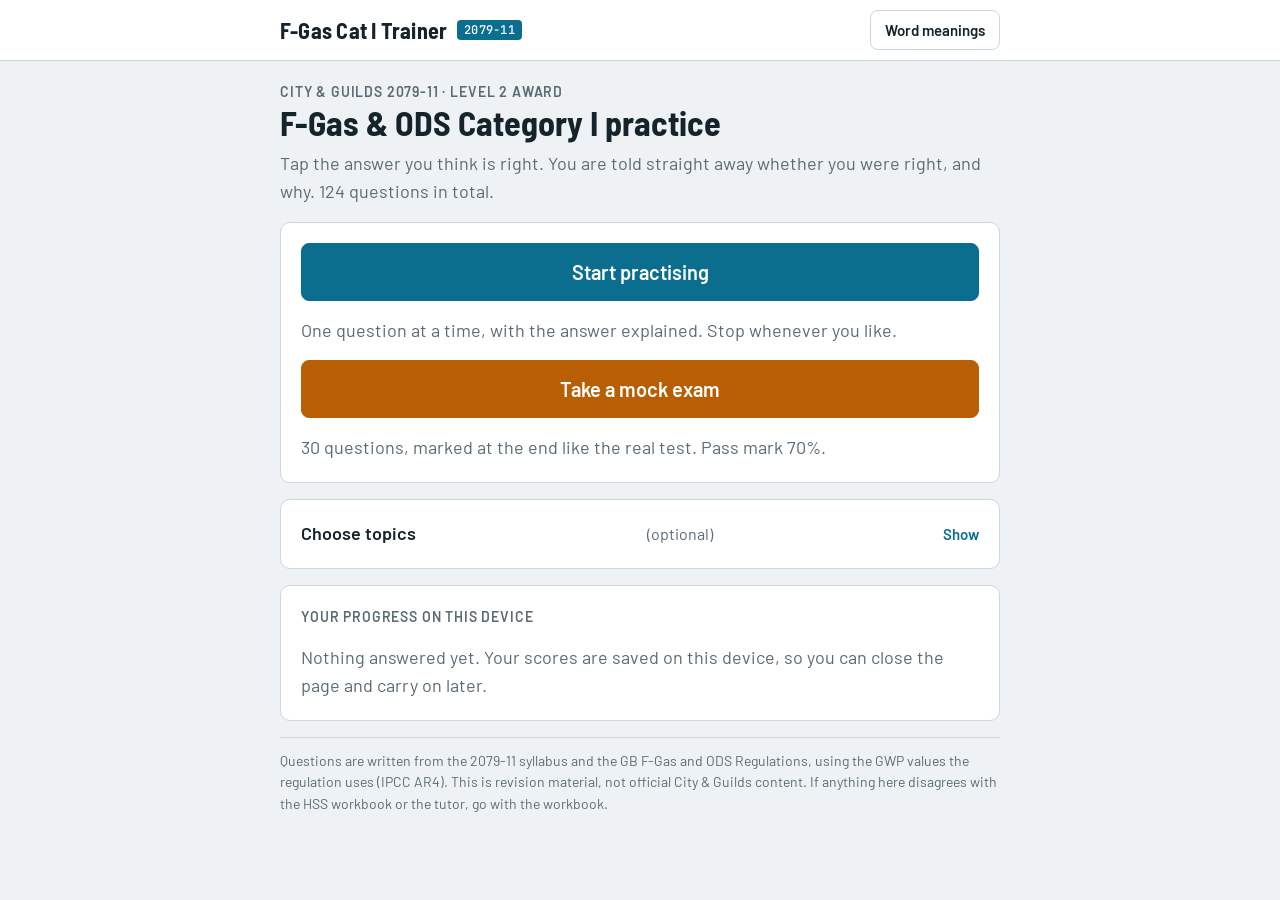
==== commit 30e1f6e0: "Simplify the app for less confident users Two big start buttons with topics tucked under an optional" ====
--- a/index.html
+++ b/index.html
@@ -27,7 +27,7 @@
   --good:#4cc081; --good-soft:#143826; --bad:#ef6b61; --bad-soft:#3f1d1a; color-scheme:dark }
 
 *{box-sizing:border-box}
-body{background:var(--bg);color:var(--fg);font-family:var(--body);font-size:17px;line-height:1.5;
+body{background:var(--bg);color:var(--fg);font-family:var(--body);font-size:18px;line-height:1.55;
   padding-left:max(16px,env(safe-area-inset-left,0px));padding-right:max(16px,env(safe-area-inset-right,0px));padding-block:0 48px}
 body::before{content:"";position:fixed;inset:0 0 auto;height:env(safe-area-inset-top,0px);z-index:10;background:var(--surface)}
 .wrap{max-width:720px;margin:0 auto}
@@ -46,9 +46,17 @@
 .card{background:var(--surface);border:1px solid var(--line);border-radius:10px;padding:20px}
 .stack{display:flex;flex-direction:column;gap:16px}
 .row{display:flex;gap:10px;flex-wrap:wrap;align-items:center}
-.label{font-size:12px;letter-spacing:.08em;text-transform:uppercase;color:var(--muted);font-weight:600}
-button{font-family:inherit;font-size:16px;cursor:pointer}
-.btn{border:1px solid var(--line);background:var(--surface);color:var(--fg);padding:11px 18px;border-radius:8px;font-weight:600}
+.label{font-size:14px;letter-spacing:.06em;text-transform:uppercase;color:var(--muted);font-weight:600}
+button{font-family:inherit;font-size:17px;cursor:pointer}
+.btn{border:1px solid var(--line);background:var(--surface);color:var(--fg);padding:13px 20px;border-radius:8px;font-weight:600;min-height:48px}
+.btn.big{width:100%;font-size:20px;padding:16px 20px;min-height:58px}
+.btn.quiet{border-color:transparent;background:transparent;color:var(--muted);text-decoration:underline;text-underline-offset:3px}
+.hint{font-size:16px;color:var(--muted);background:var(--surface2);border-radius:8px;padding:10px 14px}
+details.card>summary{cursor:pointer;font-weight:600;font-size:18px;list-style:none;display:flex;justify-content:space-between;align-items:center;gap:10px}
+details.card>summary::-webkit-details-marker{display:none}
+details.card>summary::after{content:"Show";color:var(--accent);font-size:15px;font-weight:600}
+details.card[open]>summary::after{content:"Hide"}
+details.card[open]>summary{margin-bottom:14px}
 .btn.primary{background:var(--accent);color:var(--accent-ink);border-color:var(--accent)}
 .btn.amber{background:var(--amber);color:#fff;border-color:var(--amber)}
 .btn:focus-visible,.opt:focus-visible,.term:focus-visible,.chip:focus-visible,.brand:focus-visible{outline:3px solid var(--accent);outline-offset:2px}
@@ -60,18 +68,21 @@
 .mode .t{font-family:var(--display);font-size:20px;font-weight:700}
 .mode .d{font-size:14px;color:var(--muted)}
 .chips{display:flex;flex-wrap:wrap;gap:8px}
-.chip{border:1px solid var(--line);background:var(--surface);color:var(--fg);border-radius:999px;padding:6px 12px;font-size:14px;font-weight:500}
+.chip{border:1px solid var(--line);background:var(--surface);color:var(--fg);border-radius:999px;padding:10px 16px;font-size:16px;font-weight:500;min-height:44px}
+.chip::before{content:"";display:inline-block;width:12px;height:12px;border:2px solid var(--muted);border-radius:3px;margin-right:9px;vertical-align:-1px}
 .chip[aria-pressed="true"]{background:var(--accent);color:var(--accent-ink);border-color:var(--accent)}
-.chip .n{font-family:var(--mono);font-size:12px;opacity:.75;margin-left:4px}
+.chip[aria-pressed="true"]::before{content:"\2713";border-color:var(--accent-ink);background:var(--accent-ink);color:var(--accent);font-size:11px;line-height:12px;text-align:center;font-weight:700}
+.chip .n{font-family:var(--mono);font-size:13px;opacity:.75;margin-left:6px}
 .progress{height:6px;background:var(--surface2);border-radius:3px;overflow:hidden}
 .progress>i{display:block;height:100%;background:var(--accent);width:0;transition:width .25s}
 .exam .progress>i{background:var(--amber)}
-.qmeta{display:flex;justify-content:space-between;gap:10px;font-family:var(--mono);font-size:13px;color:var(--muted)}
-.topic{color:var(--accent);font-weight:600;font-family:var(--body);font-size:13px;letter-spacing:.06em;text-transform:uppercase}
-.qtext{font-size:21px;font-weight:500;line-height:1.35}
-.opts{display:flex;flex-direction:column;gap:10px}
-.opt{display:flex;gap:12px;align-items:flex-start;text-align:left;border:1px solid var(--line);background:var(--surface);color:var(--fg);border-radius:8px;padding:12px 14px;font-size:17px;line-height:1.4;width:100%}
-.opt .k{font-family:var(--mono);font-size:13px;font-weight:500;color:var(--muted);border:1px solid var(--line);border-radius:4px;min-width:26px;height:26px;display:inline-flex;align-items:center;justify-content:center;flex:none;margin-top:1px}
+.qmeta{display:flex;justify-content:space-between;gap:10px;font-size:16px;color:var(--muted);font-weight:500}
+.topic{color:var(--accent);font-weight:600;font-family:var(--body);font-size:14px;letter-spacing:.06em;text-transform:uppercase}
+.qtext{font-size:22px;font-weight:500;line-height:1.4}
+.opts{display:flex;flex-direction:column;gap:12px}
+.opt{display:flex;gap:14px;align-items:flex-start;text-align:left;border:2px solid var(--line);background:var(--surface);color:var(--fg);border-radius:10px;padding:14px 16px;font-size:18px;line-height:1.4;width:100%;min-height:56px}
+.opt:not(:disabled):hover{border-color:var(--accent)}
+.opt .k{font-family:var(--mono);font-size:15px;font-weight:500;color:var(--muted);border:1px solid var(--line);border-radius:6px;min-width:32px;height:32px;display:inline-flex;align-items:center;justify-content:center;flex:none;margin-top:-2px}
 .opt[aria-pressed="true"]{border-color:var(--accent);box-shadow:inset 0 0 0 2px var(--accent)}
 .opt[aria-pressed="true"] .k{background:var(--accent);color:var(--accent-ink);border-color:var(--accent)}
 .opt.right{border-color:var(--good);background:var(--good-soft)}
@@ -82,9 +93,9 @@
 .feedback{border-radius:8px;padding:14px 16px;border:1px solid;display:flex;flex-direction:column;gap:6px}
 .feedback.ok{border-color:var(--good);background:var(--good-soft)}
 .feedback.no{border-color:var(--bad);background:var(--bad-soft)}
-.feedback .v{font-family:var(--display);font-size:20px;font-weight:700}
+.feedback .v{font-family:var(--display);font-size:22px;font-weight:700}
 .feedback.ok .v{color:var(--good)} .feedback.no .v{color:var(--bad)}
-.feedback .why{font-size:16px}
+.feedback .why{font-size:17px}
 .score{display:grid;grid-template-columns:repeat(auto-fit,minmax(140px,1fr));gap:12px}
 .tile{background:var(--surface2);border-radius:8px;padding:12px 14px;min-width:0}
 .tile .b{font-family:var(--display);font-size:32px;font-weight:700;line-height:1;font-variant-numeric:tabular-nums}
@@ -102,7 +113,8 @@
 .rv .you{color:var(--bad)} .rv .ans{color:var(--good);font-weight:600}
 .note{font-size:14px;color:var(--muted);border-top:1px solid var(--line);padding-top:12px}
 .footer-actions{display:flex;gap:10px;flex-wrap:wrap;justify-content:space-between;align-items:center}
-.kbd{font-family:var(--mono);font-size:12px;color:var(--muted)}
+.quiz-actions{display:flex;flex-direction:column;gap:10px}
+.quiz-actions .btn.big{order:-1}
 .term{display:inline;cursor:pointer;text-decoration:underline;text-decoration-style:dotted;text-decoration-color:var(--accent);text-decoration-thickness:2px;text-underline-offset:3px;border-radius:2px}
 .term:hover{background:var(--surface2)}
 .sheet-bg{position:fixed;inset:0;background:rgba(0,0,0,.45);z-index:20;display:flex;align-items:flex-end;justify-content:center}
@@ -119,17 +131,16 @@
 .gl .g b{font-family:var(--display);font-size:18px;font-weight:600}
 .gl .g span{font-size:15px}
 .hdr-actions{display:flex;align-items:center;gap:10px}
-.btn.small{padding:7px 12px;font-size:14px}
-@media (max-width:600px){ .kbd{display:none} }
-@media (max-width:480px){ h1{font-size:28px} .qtext{font-size:19px} .opt{font-size:16px} body{font-size:16px} .stat{display:none} }
+.btn.small{padding:9px 14px;font-size:15px;min-height:40px}
+@media (max-width:480px){ h1{font-size:28px} .qtext{font-size:20px} .opt{font-size:17px} body{font-size:17px} .stat{display:none} .row .btn{width:100%} .brand .tag{display:none} }
 @media (prefers-reduced-motion: reduce){ .progress>i{transition:none} }
 </style>
 </head>
 <body>
 
 <header><div class="wrap">
-  <button class="brand" id="home-btn" type="button">F-Gas Cat I Trainer <span class="tag">2079-11</span></button>
-  <div class="hdr-actions"><div class="stat" id="hdr-stat"></div><button type="button" class="btn small" id="gl-btn">Glossary</button></div>
+  <button class="brand" id="home-btn" type="button" title="Back to the start">F-Gas Cat I Trainer <span class="tag">2079-11</span></button>
+  <div class="hdr-actions"><div class="stat" id="hdr-stat"></div><button type="button" class="btn small" id="gl-btn">Word meanings</button></div>
 </div></header>
 
 <main class="wrap" id="app"></main>
@@ -388,7 +399,7 @@
 function openTerm(i){
   const g=GL[i]; let bg=document.getElementById("sheet-bg");
   if(!bg){bg=document.createElement("div");bg.className="sheet-bg";bg.id="sheet-bg";document.body.appendChild(bg);bg.onclick=e=>{if(e.target===bg)bg.remove()};}
-  bg.innerHTML=`<div class="sheet" role="dialog" aria-label="${esc(g.k)}"><div class="h"><h3>${esc(g.k)}</h3><button type="button" class="x" aria-label="Close">&times;</button></div><p class="d">${mark(g.d)}</p><p class="see">Tap any dotted word for its meaning. Full list under Glossary.</p></div>`;
+  bg.innerHTML=`<div class="sheet" role="dialog" aria-label="${esc(g.k)}"><div class="h"><h3>${esc(g.k)}</h3><button type="button" class="x" aria-label="Close">&times;</button></div><p class="d">${mark(g.d)}</p><p class="see">Tap any dotted word for its meaning. The full list is under "Word meanings" at the top.</p></div>`;
   bg.querySelector(".x").onclick=()=>bg.remove(); bg.querySelector(".x").focus();
 }
 document.addEventListener("click",e=>{const t=e.target.closest(".term"); if(t)openTerm(+t.dataset.g)});
@@ -425,21 +436,22 @@
     <div>
       <p class="label">City &amp; Guilds 2079-11 · Level 2 Award</p>
       <h1>F-Gas &amp; ODS Category I practice</h1>
-      <p class="muted" style="margin-top:8px">Answer a question, get told straight away whether you were right, and read why. ${Q.length} questions across the syllabus.</p>
+      <p class="muted" style="margin-top:8px">Tap the answer you think is right. You are told straight away whether you were right, and why. ${Q.length} questions in total.</p>
     </div>
     <div class="card stack">
-      <p class="label">Choose how to practise</p>
-      <div class="modes">
-        <button type="button" class="mode" id="mode-practice" aria-pressed="${state.mode==="practice"}"><span class="t">Practice</span><span class="d">Marked after every question, with the explanation. Pick the topics you want.</span></button>
-        <button type="button" class="mode exam" id="mode-exam" aria-pressed="${state.mode==="exam"}"><span class="t">Mock exam</span><span class="d">${EXAM_N} random questions from the chosen topics, marked at the end. Pass mark ${PASS*100}%.</span></button>
+      <button type="button" class="btn primary big" id="start-btn" ${poolN?"":"disabled"}>Start practising</button>
+      <p class="muted">One question at a time, with the answer explained. Stop whenever you like.</p>
+      <button type="button" class="btn amber big" id="exam-btn" ${poolN?"":"disabled"}>Take a mock exam</button>
+      <p class="muted">${EXAM_N} questions, marked at the end like the real test. Pass mark ${PASS*100}%.</p>
+    </div>
+    <details class="card" ${state.topics.length<Object.keys(T).length?"open":""}>
+      <summary>Choose topics <span class="muted" style="font-weight:400;font-size:16px">(optional)</span></summary>
+      <div class="stack">
+        <p class="muted">All topics are included unless you untick some. ${poolN} questions selected.</p>
+        <div class="chips" id="chips">${Object.entries(T).map(([k,v])=>`<button type="button" class="chip" data-t="${k}" aria-pressed="${state.topics.includes(k)}">${v}<span class="n">${Q.filter(q=>q.t===k).length}</span></button>`).join("")}</div>
+        ${poolN?"":`<p class="hint">Tick at least one topic to be able to start.</p>`}
       </div>
-      <p class="label">Topics</p>
-      <div class="chips" id="chips">${Object.entries(T).map(([k,v])=>`<button type="button" class="chip" data-t="${k}" aria-pressed="${state.topics.includes(k)}">${v}<span class="n">${Q.filter(q=>q.t===k).length}</span></button>`).join("")}</div>
-      <div class="footer-actions">
-        <span class="muted" id="pool-n">${poolN} questions selected</span>
-        <button type="button" class="btn ${state.mode==="exam"?"amber":"primary"}" id="start-btn" ${poolN?"":"disabled"}>${state.mode==="exam"?"Start mock exam":"Start practising"}</button>
-      </div>
-    </div>
+    </details>
     <div class="card stack">
       <p class="label">Your progress on this device</p>
       ${stats.attempts?`
@@ -450,54 +462,57 @@
       </div>
       ${weakest?`<p class="muted">Weakest topic so far: <strong>${T[weakest[0]]}</strong> at ${pct(weakest[1].c,weakest[1].a)}%.</p>`:""}
       <div class="row">
-        <button type="button" class="btn" id="retry-btn" ${wrongIds.length?"":"disabled"}>Retry the ${wrongIds.length} you got wrong</button>
-        <button type="button" class="btn" id="reset-btn">Reset progress</button>
-      </div>`:`<p class="muted">Nothing answered yet. Scores and the questions you get wrong are remembered on this device so you can come back to them.</p>`}
+        ${wrongIds.length?`<button type="button" class="btn" id="retry-btn">Go over the ${wrongIds.length} you got wrong</button>`:""}
+        <button type="button" class="btn quiet" id="reset-btn">Start again from scratch</button>
+      </div>`:`<p class="muted">Nothing answered yet. Your scores are saved on this device, so you can close the page and carry on later.</p>`}
     </div>
     <p class="note">Questions are written from the 2079-11 syllabus and the GB F-Gas and ODS Regulations, using the GWP values the regulation uses (IPCC AR4). This is revision material, not official City &amp; Guilds content. If anything here disagrees with the HSS workbook or the tutor, go with the workbook.</p>
   </div>`;
-  document.getElementById("mode-practice").onclick=()=>{state.mode="practice";renderHome()};
-  document.getElementById("mode-exam").onclick=()=>{state.mode="exam";renderHome()};
   document.querySelectorAll("#chips .chip").forEach(b=>b.onclick=()=>{const t=b.dataset.t; state.topics=state.topics.includes(t)?state.topics.filter(x=>x!==t):[...state.topics,t]; renderHome()});
-  document.getElementById("start-btn").onclick=()=>start(state.mode);
+  document.getElementById("start-btn").onclick=()=>start("practice");
+  document.getElementById("exam-btn").onclick=()=>start("exam");
   const r=document.getElementById("retry-btn"); if(r)r.onclick=()=>start("practice",wrongIds);
-  const rs=document.getElementById("reset-btn"); if(rs)rs.onclick=()=>{ if(rs.dataset.arm){stats={attempts:0,correct:0,perTopic:{},wrong:{}};save();renderHome()} else {rs.dataset.arm="1";rs.textContent="Tap again to confirm reset"} };
+  const rs=document.getElementById("reset-btn"); if(rs)rs.onclick=()=>{ if(rs.dataset.arm){stats={attempts:0,correct:0,perTopic:{},wrong:{}};save();renderHome()} else {rs.dataset.arm="1";rs.textContent="Tap again to wipe your scores"} };
 }
 function renderQuiz(){
   const item=state.queue[state.idx], q=item.q, n=state.queue.length, exam=state.mode==="exam";
   const letters=["A","B","C","D"];
+    const answered=Object.keys(state.answers).length, right=Object.values(state.answers).filter(a=>a.ok).length;
+    const quitLabel=exam?"Quit the exam":(answered?"Stop and see my score":"Back to the start");
   app.innerHTML=`
   <div class="stack ${exam?"exam":""}">
-    <div class="qmeta"><span>${exam?"MOCK EXAM":"PRACTICE"} · Q ${state.idx+1} of ${n}</span><span>${exam?"":"Score "+Object.values(state.answers).filter(a=>a.ok).length+" / "+Object.keys(state.answers).length}</span></div>
+    <div class="qmeta"><span>${exam?"Mock exam · ":""}Question ${state.idx+1} of ${n}</span><span>${exam||!answered?"":right+" of "+answered+" right so far"}</span></div>
     <div class="progress"><i style="width:${100*state.idx/n}%"></i></div>
     <div class="card stack">
       <span class="topic">${T[q.t]}</span>
       <p class="qtext">${mark(q.q)}</p>
+      ${state.idx===0?`<p class="hint">${exam?"Tap your answer, then tap Next. You get your marks at the end.":"Tap the answer you think is right. Words with a dotted line under them can be tapped for a plain-English meaning."}</p>`:""}
       <div class="opts" id="opts">${item.order.map((oi,k)=>`<button type="button" class="opt" data-o="${oi}" aria-pressed="${state.chosen===oi}"><span class="k">${letters[k]}</span><span>${esc(q.a[oi])}</span></button>`).join("")}</div>
       <div id="fb"></div>
-      <div class="footer-actions">
-        <span class="kbd">Keys: A to D to answer, Enter to continue</span>
-        <div class="row">
-          <button type="button" class="btn" id="quit-btn">${exam?"Abandon":"Finish"}</button>
-          <button type="button" class="btn ${exam?"amber":"primary"}" id="next-btn" disabled>${exam?"Next":"Check answer"}</button>
-        </div>
+      <div class="quiz-actions">
+        <button type="button" class="btn big ${exam?"amber":"primary"}" id="next-btn" ${exam?"disabled":"hidden"}>${exam?"Next":"Next question"}</button>
+        <button type="button" class="btn quiet" id="quit-btn">${quitLabel}</button>
       </div>
     </div>
   </div>`;
-  const opts=[...document.querySelectorAll(".opt")], nextBtn=document.getElementById("next-btn"), fb=document.getElementById("fb");
-  function choose(oi){ if(state.checked)return; state.chosen=oi; opts.forEach(b=>b.setAttribute("aria-pressed",String(+b.dataset.o===oi))); nextBtn.disabled=false; }
+  const opts=[...document.querySelectorAll(".opt")], nextBtn=document.getElementById("next-btn"), fb=document.getElementById("fb"), quitBtn=document.getElementById("quit-btn");
+  function choose(oi){ if(state.checked)return; state.chosen=oi; opts.forEach(b=>b.setAttribute("aria-pressed",String(+b.dataset.o===oi))); if(exam) nextBtn.disabled=false; else check(); }
   function check(){
     const ok=state.chosen===q.c; state.answers[q.id]={ok,chosen:state.chosen}; record(q,ok); state.checked=true;
     opts.forEach(b=>{b.disabled=true; const o=+b.dataset.o; if(o===q.c)b.classList.add("right"); else if(o===state.chosen)b.classList.add("wrong");});
     fb.innerHTML=`<div class="feedback ${ok?"ok":"no"}"><span class="v">${ok?"Correct":"Not quite"}</span><span class="why">${mark(q.e)}</span></div>`;
-    nextBtn.textContent=state.idx+1<n?"Next question":"See results"; nextBtn.focus();
+    nextBtn.hidden=false; nextBtn.textContent=state.idx+1<n?"Next question":"See my score"; nextBtn.focus({preventScroll:true});
+    quitBtn.textContent="Stop and see my score";
+    fb.scrollIntoView({behavior:"smooth",block:"nearest"});
   }
   function advance(){ state.idx++; state.chosen=null; state.checked=false; if(state.idx>=n){state.screen="results"} render(); window.scrollTo(0,0); }
   opts.forEach(b=>b.onclick=()=>choose(+b.dataset.o));
-  nextBtn.onclick=()=>{ if(exam){ state.answers[q.id]={ok:state.chosen===q.c,chosen:state.chosen}; record(q,state.chosen===q.c); advance(); } else if(!state.checked) check(); else advance(); };
-  document.getElementById("quit-btn").onclick=()=>{ if(exam||!Object.keys(state.answers).length){state.screen="home"} else {state.screen="results"} render(); window.scrollTo(0,0); };
+  nextBtn.onclick=()=>{ if(exam){ state.answers[q.id]={ok:state.chosen===q.c,chosen:state.chosen}; record(q,state.chosen===q.c); advance(); } else if(state.checked) advance(); };
+  quitBtn.onclick=()=>{
+    if(exam&&!quitBtn.dataset.arm){ quitBtn.dataset.arm="1"; quitBtn.textContent="Tap again to quit. Your answers so far will not be marked."; return; }
+    if(exam||!Object.keys(state.answers).length){state.screen="home"} else {state.screen="results"} render(); window.scrollTo(0,0); };
   app.onkeydown=null;
-  document.onkeydown=e=>{ if(state.screen!=="quiz")return; const k=e.key.toUpperCase(); const i=letters.indexOf(k); if(i>-1&&i<opts.length){choose(+opts[i].dataset.o)} else if(e.key==="Enter"&&!nextBtn.disabled){nextBtn.click()} };
+  document.onkeydown=e=>{ if(state.screen!=="quiz")return; const k=e.key.toUpperCase(); const i=letters.indexOf(k); if(i>-1&&i<opts.length){choose(+opts[i].dataset.o)} else if(e.key==="Enter"&&!nextBtn.disabled&&!nextBtn.hidden){nextBtn.click()} };
 }
 function renderResults(){
   const items=state.queue.filter(it=>state.answers[it.q.id]!==undefined), n=items.length;
@@ -517,12 +532,12 @@
         ${Object.entries(byT).sort((a,b)=>pct(a[1].c,a[1].a)-pct(b[1].c,b[1].a)).map(([t,v])=>`<tr><td>${T[t]}</td><td><div class="bar"><i style="width:${pct(v.c,v.a)}%"></i></div></td><td class="num">${v.c}/${v.a}</td></tr>`).join("")}
       </tbody></table></div>`:""}
       <div class="row">
-        ${missed.length?`<button type="button" class="btn primary" id="retry-missed">Retry the ${missed.length} missed</button>`:""}
-        <button type="button" class="btn" id="again-btn">${exam?"Another mock exam":"Practise again"}</button>
-        <button type="button" class="btn" id="home2-btn">Home</button>
+        ${missed.length?`<button type="button" class="btn primary" id="retry-missed">Try the ${missed.length} I got wrong again</button>`:""}
+        <button type="button" class="btn" id="again-btn">${exam?"Another mock exam":"More practice"}</button>
+        <button type="button" class="btn" id="home2-btn">Back to the start</button>
       </div>
     </div>
-    ${missed.length?`<div class="stack"><h2>Go over these</h2><div class="review">${missed.map(it=>{const q=it.q,a=state.answers[q.id];return `<div class="rv"><span class="topic">${T[q.t]}</span><span class="q">${mark(q.q)}</span><span class="you">Your answer: ${a.chosen===null?"not answered":esc(q.a[a.chosen])}</span><span class="ans">Correct: ${esc(q.a[q.c])}</span><span class="muted">${mark(q.e)}</span></div>`}).join("")}</div></div>`:(n?`<p class="muted">Every answer right. Try a mock exam across all topics.</p>`:"")}
+    ${missed.length?`<div class="stack"><h2>The ones you got wrong, with the right answer</h2><div class="review">${missed.map(it=>{const q=it.q,a=state.answers[q.id];return `<div class="rv"><span class="topic">${T[q.t]}</span><span class="q">${mark(q.q)}</span><span class="you">Your answer: ${a.chosen===null?"not answered":esc(q.a[a.chosen])}</span><span class="ans">Correct: ${esc(q.a[q.c])}</span><span class="muted">${mark(q.e)}</span></div>`}).join("")}</div></div>`:(n?`<p class="muted">Every answer right. Try a mock exam across all topics.</p>`:"")}
   </div>`;
   const rm=document.getElementById("retry-missed"); if(rm)rm.onclick=()=>start("practice",missed.map(it=>it.q.id));
   document.getElementById("again-btn").onclick=()=>start(state.mode);
@@ -531,8 +546,8 @@
 
 function renderGlossary(){
   app.innerHTML=`<div class="stack">
-    <div><p class="label">Jargon buster</p><h1>Glossary</h1><p class="muted" style="margin-top:8px">${GL.length} terms from the syllabus. These same words are dotted in the questions: tap one for its meaning.</p></div>
-    <input class="search" id="gl-search" type="search" placeholder="Search, e.g. absolute pressure" autocomplete="off">
+    <div><p class="label">Jargon buster</p><h1>Word meanings</h1><p class="muted" style="margin-top:8px">${GL.length} terms from the course explained in plain English. In the questions, these words have a dotted line under them: tap one for its meaning.</p></div>
+    <input class="search" id="gl-search" type="search" placeholder="Type a word to find it, e.g. GWP" autocomplete="off">
     <div class="card"><div class="gl" id="gl-list"></div></div>
     <button type="button" class="btn" id="gl-back">${state.queue.length&&state.idx<state.queue.length?"Back to the question":"Back"}</button>
   </div>`;
@@ -544,7 +559,7 @@
   document.getElementById("gl-back").onclick=()=>{state.screen=state.prev||"home";render()};
 }
 function render(){
-  document.getElementById("hdr-stat").textContent=stats.attempts?`${pct(stats.correct,stats.attempts)}% over ${stats.attempts} answered`:"";
+  document.getElementById("hdr-stat").textContent=stats.attempts?`${stats.attempts} answered · ${pct(stats.correct,stats.attempts)}% right`:"";
   if(state.screen==="home")renderHome(); else if(state.screen==="quiz")renderQuiz(); else if(state.screen==="glossary")renderGlossary(); else renderResults();
 }
 document.getElementById("home-btn").onclick=()=>{state.screen="home";render()};
